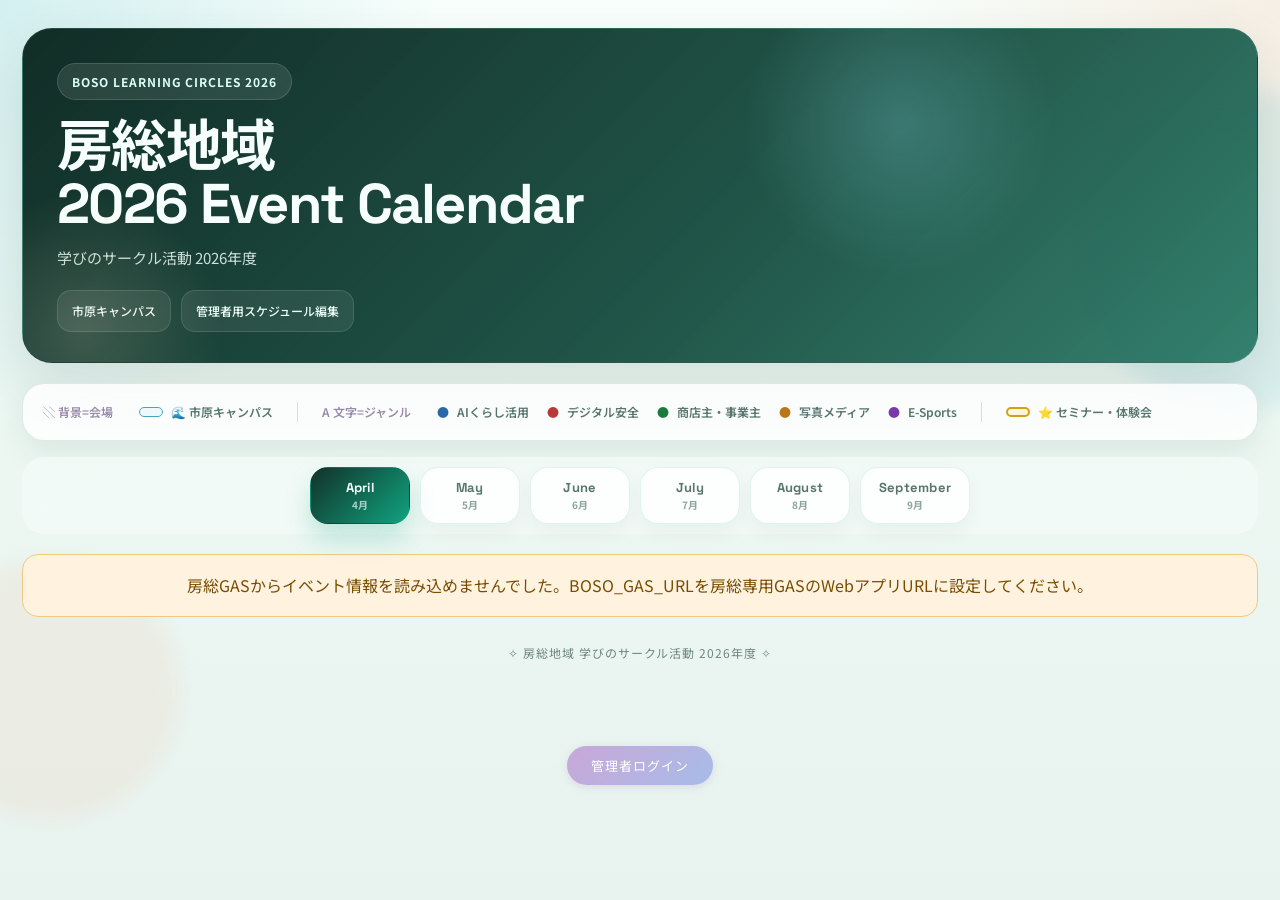
==== index.html @ 66b289a2 "Add files via upload" ====
<!DOCTYPE html>
<!--
  SMART LIFE AO 房総校 管理画面カレンダー
  開発メモ:
  - スケジュール、予約、実績、資料アップロードは房総専用GASに保存します。
  - 北総用GAS URL、localStorageでのスケジュール保存、events.jsonの本番利用は復活させないでください。
  - GASを再デプロイした場合は、index.html と customer.html の BOSO_GAS_URL を同じURLに更新してください。
-->
<html lang="ja">
<head>
<meta charset="UTF-8">
<meta name="viewport" content="width=device-width, initial-scale=1.0">
<title>房総地域 2026年度 イベントカレンダー</title>
<link rel="preconnect" href="https://fonts.googleapis.com">
<link rel="preconnect" href="https://fonts.gstatic.com" crossorigin>
<link href="https://fonts.googleapis.com/css2?family=Noto+Sans+JP:wght@400;500;700&family=Space+Grotesk:wght@500;700&display=swap" rel="stylesheet">
<style>
:root {
    --bg: #f4fbf8;
    --bg-deep: #dcefe6;
    --panel: rgba(255, 255, 255, 0.82);
    --panel-strong: rgba(255, 255, 255, 0.94);
    --line: rgba(33, 77, 64, 0.12);
    --text: #17352d;
    --muted: #58766d;
    --heading: #123229;
    --accent: #10a37f;
    --accent-strong: #0b7a60;
    --accent-soft: #d8f3ec;
    --sea: #78c9d4;
    --sand: #f0dfc2;
    --sunset: #efb48f;
    --shadow: 0 22px 56px rgba(18, 50, 41, 0.12);
}
* { margin: 0; padding: 0; box-sizing: border-box; }
body {
    font-family: "Noto Sans JP", "Hiragino Sans", sans-serif;
    background:
        radial-gradient(circle at top left, rgba(120, 201, 212, 0.28), transparent 28%),
        radial-gradient(circle at top right, rgba(239, 180, 143, 0.22), transparent 26%),
        linear-gradient(180deg, #f8fffc 0%, #edf8f3 42%, #e8f3f0 100%);
    color: var(--text);
    line-height: 1.6;
    min-height: 100vh;
    position: relative;
}
body::before,
body::after {
    content: "";
    position: fixed;
    inset: auto;
    border-radius: 999px;
    pointer-events: none;
    z-index: 0;
    filter: blur(10px);
}
body::before {
    width: 320px;
    height: 320px;
    top: 90px;
    right: -120px;
    background: rgba(120, 201, 212, 0.16);
}
body::after {
    width: 260px;
    height: 260px;
    bottom: 80px;
    left: -80px;
    background: rgba(239, 180, 143, 0.14);
}
.container {
    position: relative;
    z-index: 1;
    max-width: 1360px;
    margin: 0 auto;
    padding: 28px 22px 40px;
}
.hero {
    position: relative;
    overflow: hidden;
    background:
        linear-gradient(135deg, rgba(8, 36, 29, 0.96) 0%, rgba(14, 70, 56, 0.92) 58%, rgba(33, 115, 96, 0.9) 100%);
    color: #f5fffb;
    padding: 34px 34px 30px;
    border-radius: 30px;
    margin-bottom: 20px;
    box-shadow: var(--shadow);
    border: 1px solid rgba(255, 255, 255, 0.08);
}
.hero::before {
    content: "";
    position: absolute;
    inset: -20% auto auto 58%;
    width: 320px;
    height: 320px;
    background: radial-gradient(circle, rgba(120, 201, 212, 0.28), transparent 68%);
}
.hero::after {
    content: "";
    position: absolute;
    inset: auto auto -110px -80px;
    width: 280px;
    height: 280px;
    background: radial-gradient(circle, rgba(240, 223, 194, 0.18), transparent 72%);
}
.hero-kicker {
    position: relative;
    display: inline-flex;
    align-items: center;
    gap: 8px;
    padding: 8px 14px;
    border-radius: 999px;
    margin-bottom: 18px;
    background: rgba(255, 255, 255, 0.1);
    border: 1px solid rgba(255, 255, 255, 0.14);
    color: #d8fef5;
    font-size: 12px;
    font-weight: 700;
    letter-spacing: 0.08em;
    text-transform: uppercase;
    backdrop-filter: blur(12px);
}
.hero h1 {
    position: relative;
    font-family: "Space Grotesk", "Noto Sans JP", sans-serif;
    font-size: clamp(34px, 5vw, 56px);
    line-height: 1.02;
    letter-spacing: -0.03em;
    margin-bottom: 14px;
    color: #f7fffc;
}
.hero p {
    position: relative;
    max-width: 720px;
    font-size: 15px;
    color: rgba(240, 255, 249, 0.84);
}
.hero-meta {
    position: relative;
    display: flex;
    flex-wrap: wrap;
    gap: 10px;
    margin-top: 20px;
}
.hero-pill {
    display: inline-flex;
    align-items: center;
    gap: 8px;
    padding: 10px 14px;
    border-radius: 14px;
    background: rgba(255, 255, 255, 0.08);
    border: 1px solid rgba(255, 255, 255, 0.12);
    color: #edfffa;
    font-size: 12px;
    font-weight: 500;
    backdrop-filter: blur(10px);
}
.legend {
    display: flex;
    flex-wrap: wrap;
    gap: 12px 18px;
    align-items: center;
    margin-bottom: 16px;
    padding: 18px 20px;
    background: var(--panel);
    backdrop-filter: blur(16px);
    border: 1px solid var(--line);
    border-radius: 22px;
    box-shadow: 0 12px 30px rgba(19, 52, 43, 0.08);
}
.legend-item {
    display: flex;
    align-items: center;
    gap: 8px;
    font-size: 12px;
    color: var(--muted);
    font-weight: 600;
}
.legend-dot {
    width: 24px;
    height: 10px;
    border-radius: 999px;
}
.month-nav {
    position: sticky;
    top: 12px;
    z-index: 5;
    display: flex;
    justify-content: center;
    gap: 10px;
    margin-bottom: 20px;
    flex-wrap: wrap;
    padding: 10px;
    border-radius: 22px;
    background: rgba(244, 251, 248, 0.74);
    backdrop-filter: blur(16px);
}
.month-btn {
    padding: 11px 18px;
    min-width: 100px;
    border: 1px solid rgba(16, 163, 127, 0.12);
    border-radius: 18px;
    background: rgba(255, 255, 255, 0.76);
    color: var(--muted);
    cursor: pointer;
    font-family: "Space Grotesk", "Noto Sans JP", sans-serif;
    font-size: 12px;
    font-weight: 700;
    transition: all 0.24s ease;
    display: flex;
    flex-direction: column;
    align-items: center;
    gap: 1px;
    box-shadow: 0 8px 18px rgba(16, 52, 43, 0.05);
}
.month-btn .month-en { font-size: 13px; letter-spacing: 0.02em; }
.month-btn .month-ja {
    font-family: "Noto Sans JP", sans-serif;
    font-size: 10px;
    opacity: 0.68;
}
.month-btn:hover {
    transform: translateY(-2px);
    border-color: rgba(16, 163, 127, 0.25);
    color: var(--heading);
}
.month-btn.active {
    background: linear-gradient(135deg, #123229 0%, #10a37f 100%);
    color: #f5fffb;
    border-color: transparent;
    box-shadow: 0 14px 26px rgba(16, 163, 127, 0.24);
}
.calendar-section { display: none; margin-bottom: 30px; }
.calendar-section.active { display: block; animation: fadeIn 0.35s ease; }
@keyframes fadeIn {
    from { opacity: 0; transform: translateY(10px); }
    to { opacity: 1; transform: translateY(0); }
}
.calendar-title {
    text-align: center;
    margin-bottom: 16px;
    display: flex;
    flex-direction: column;
    align-items: center;
}
.cal-month-en {
    font-family: "Space Grotesk", sans-serif;
    font-size: 36px;
    font-weight: 700;
    color: var(--heading);
    letter-spacing: -0.04em;
    line-height: 1;
}
.cal-month-ja {
    font-size: 12px;
    color: var(--muted);
    letter-spacing: 0.12em;
    text-transform: uppercase;
    margin-top: 6px;
}
.calendar-grid {
    display: grid;
    grid-template-columns: repeat(7, 1fr);
    gap: 1px;
    padding: 1px;
    background: rgba(19, 52, 43, 0.08);
    border-radius: 26px;
    overflow: hidden;
    border: 1px solid rgba(19, 52, 43, 0.08);
    box-shadow: 0 18px 44px rgba(19, 52, 43, 0.08);
}
.day-header {
    background: rgba(248, 253, 251, 0.9);
    color: #5a7b71;
    text-align: center;
    padding: 11px 5px;
    font-size: 11px;
    font-weight: 700;
    letter-spacing: 0.16em;
}
.day-header.sun { color: #c56d57; background: rgba(255, 246, 241, 0.92); }
.day-header.sat { color: #2f7c90; background: rgba(240, 251, 255, 0.92); }
.day-cell {
    background: rgba(255, 255, 255, 0.92);
    min-height: 168px;
    padding: 8px 6px;
    transition: background 0.2s, transform 0.2s;
}
.day-cell:hover {
    background: #ffffff;
}
.day-cell.empty {
    background: rgba(243, 250, 247, 0.82);
    min-height: 56px;
}
.day-cell.sun-bg { background: linear-gradient(180deg, rgba(255, 248, 245, 0.96), rgba(255, 255, 255, 0.92)); }
.day-cell.sat-bg { background: linear-gradient(180deg, rgba(243, 252, 255, 0.96), rgba(255, 255, 255, 0.92)); }
.day-number {
    font-family: "Space Grotesk", sans-serif;
    font-size: 14px;
    font-weight: 700;
    color: #6f8b83;
    margin-bottom: 6px;
    text-align: right;
    padding-right: 4px;
}
.day-cell.sun-bg .day-number { color: #c56d57; }
.day-cell.sat-bg .day-number { color: #2f7c90; }
.event-chip {
    display: flex;
    align-items: flex-start;
    gap: 5px;
    padding: 7px 8px;
    margin-bottom: 5px;
    border-radius: 12px;
    font-size: 11px;
    line-height: 1.42;
    text-decoration: none;
    cursor: pointer;
    transition: transform 0.16s ease, box-shadow 0.16s ease;
    border: 1px solid transparent;
}
.event-chip:hover {
    transform: translateY(-1px);
    box-shadow: 0 8px 16px rgba(19, 52, 43, 0.08);
}
.chip-icon { flex-shrink: 0; font-size: 11px; margin-top: 1px; }
.chip-text { word-break: break-word; }
.chip-venue { font-size: 8px; opacity: 0.7; margin-left: 2px; }
.chip-reserve {
    display: inline-block;
    font-family: "Space Grotesk", sans-serif;
    font-size: 9px;
    font-weight: 700;
    color: #fff;
    background: var(--accent);
    padding: 1px 6px;
    border-radius: 999px;
    margin-left: 4px;
    white-space: nowrap;
}
.event-chip.tomisato { background: #fdf4ea; border-color: rgba(233, 168, 103, 0.28); }
.event-chip.narita { background: #ecf8fb; border-color: rgba(74, 165, 186, 0.24); }
.event-chip.kamagaya { background: #edf8f1; border-color: rgba(93, 163, 122, 0.22); }
.event-chip.chibant { background: #f2f7ff; border-color: rgba(96, 131, 196, 0.22); }
.event-chip.other { background: #f3f7f6; border-color: rgba(88, 118, 109, 0.16); }
.event-chip.genre-ai { color: #0b6d8a; }
.event-chip.genre-security { color: #9c3f37; }
.event-chip.genre-business { color: #2d7d4c; }
.event-chip.genre-photo { color: #a56a1f; }
.event-chip.genre-esports { color: #6c46b3; }
.event-chip.seminar {
    border-radius: 999px;
    font-weight: 700;
    padding: 7px 12px;
    border-width: 1px;
    box-shadow: inset 0 1px 0 rgba(255, 255, 255, 0.5);
}
.event-chip.seminar.tomisato { background: linear-gradient(135deg, #fff6ec, #fbe8cf); color: #8c5820; }
.event-chip.seminar.narita { background: linear-gradient(135deg, #eef9fc, #dff3f8); color: #2d6f81; }
.event-chip.seminar.kamagaya { background: linear-gradient(135deg, #f1fbf3, #dff1e5); color: #2d7246; }
.event-chip.seminar.chibant { background: linear-gradient(135deg, #f3f7ff, #e4ecfb); color: #385f9c; }
.modal-overlay {
    display: none;
    position: fixed;
    inset: 0;
    background: rgba(7, 30, 24, 0.38);
    backdrop-filter: blur(10px);
    z-index: 1000;
    justify-content: center;
    align-items: center;
}
.modal-overlay.show { display: flex; }
.modal {
    background: rgba(255, 255, 255, 0.97);
    border-radius: 26px;
    padding: 28px;
    max-width: 580px;
    width: min(92vw, 580px);
    max-height: 84vh;
    overflow-y: auto;
    position: relative;
    box-shadow: 0 24px 60px rgba(14, 46, 38, 0.24);
    border: 1px solid rgba(19, 52, 43, 0.08);
    animation: modalIn 0.25s ease;
}
@keyframes modalIn {
    from { opacity: 0; transform: scale(0.97) translateY(10px); }
    to { opacity: 1; transform: scale(1) translateY(0); }
}
.modal-close {
    position: absolute;
    top: 16px;
    right: 18px;
    font-size: 22px;
    cursor: pointer;
    color: #7c968f;
    background: none;
    border: none;
    width: 36px;
    height: 36px;
    border-radius: 50%;
    display: flex;
    align-items: center;
    justify-content: center;
    transition: all 0.2s;
}
.modal-close:hover { background: #eef7f3; color: var(--heading); }
.modal h2 {
    font-size: 18px;
    color: var(--heading);
    margin-bottom: 8px;
    padding-right: 35px;
    line-height: 1.45;
    font-weight: 700;
}
.modal-circle {
    font-size: 13px;
    color: var(--muted);
    margin-bottom: 16px;
    font-weight: 500;
}
.modal-meta {
    display: grid;
    grid-template-columns: 1fr 1fr;
    gap: 10px;
    background: linear-gradient(135deg, #f5fcf8, #edf7f3);
    padding: 16px;
    border-radius: 18px;
    margin-bottom: 18px;
    border: 1px solid rgba(16, 163, 127, 0.08);
}
.modal-meta > div { display: flex; flex-direction: column; gap: 2px; }
.meta-label {
    font-size: 10px;
    color: #759087;
    font-weight: 700;
    letter-spacing: 0.08em;
}
.meta-value {
    font-size: 14px;
    color: var(--heading);
    font-weight: 500;
}
.modal-links { display: flex; gap: 10px; margin-top: 5px; }
.modal-links a {
    display: inline-flex;
    align-items: center;
    gap: 6px;
    padding: 12px 22px;
    border-radius: 14px;
    text-decoration: none;
    font-weight: 700;
    font-size: 13px;
    transition: all 0.2s;
    flex: 1;
    justify-content: center;
}
.modal-links a:hover { transform: translateY(-1px); box-shadow: 0 8px 18px rgba(19, 52, 43, 0.08); }
.btn-report { background: linear-gradient(135deg, #eff8f4, #dff2eb); color: #196852; }
.btn-pres { background: linear-gradient(135deg, #fff5ea, #f9e6d0); color: #9b622a; }
.report-form {
    margin-top: 18px;
    border-top: 1px solid rgba(19, 52, 43, 0.08);
    padding-top: 16px;
}
.report-form h3 {
    font-size: 14px;
    color: var(--heading);
    margin-bottom: 12px;
    font-weight: 700;
}
.form-row { display: grid; grid-template-columns: 1fr 1fr; gap: 10px; margin-bottom: 10px; }
.form-row.full { grid-template-columns: 1fr; }
.form-group label {
    display: block;
    font-size: 11px;
    color: var(--muted);
    font-weight: 700;
    margin-bottom: 4px;
}
.form-group input,
.form-group textarea {
    width: 100%;
    padding: 10px 12px;
    border: 1px solid rgba(19, 52, 43, 0.12);
    border-radius: 12px;
    font-size: 13px;
    color: var(--text);
    font-family: inherit;
    transition: border-color 0.2s, box-shadow 0.2s;
    background: #fbfefd;
}
.form-group input:focus,
.form-group textarea:focus {
    outline: none;
    border-color: rgba(16, 163, 127, 0.45);
    box-shadow: 0 0 0 4px rgba(16, 163, 127, 0.1);
}
.form-group textarea { resize: vertical; min-height: 60px; }
.form-group input::placeholder,
.form-group textarea::placeholder {
    color: #91a8a1;
    font-size: 12px;
}
.btn-submit {
    display: block;
    width: 100%;
    padding: 12px;
    margin-top: 14px;
    background: linear-gradient(135deg, #123229, #10a37f);
    color: white;
    border: none;
    border-radius: 14px;
    font-size: 14px;
    font-weight: 700;
    font-family: inherit;
    cursor: pointer;
    transition: all 0.2s;
}
.btn-submit:hover { transform: translateY(-1px); box-shadow: 0 10px 18px rgba(16, 163, 127, 0.22); }
.btn-submit:disabled { opacity: 0.5; cursor: not-allowed; transform: none; box-shadow: none; }
.form-message {
    text-align: center;
    padding: 10px;
    border-radius: 10px;
    margin-top: 10px;
    font-size: 13px;
    font-weight: 600;
    display: none;
}
.form-message.success { display: block; background: #eaf8f0; color: #246847; }
.form-message.error { display: block; background: #fff2ef; color: #b64f43; }
.btn-toggle-form {
    display: block;
    width: 100%;
    padding: 11px 12px;
    margin-top: 12px;
    background: linear-gradient(135deg, #f3fbf7, #e8f5ef);
    color: var(--heading);
    border: 1px solid rgba(19, 52, 43, 0.1);
    border-radius: 14px;
    font-size: 13px;
    font-weight: 700;
    font-family: inherit;
    cursor: pointer;
    transition: all 0.2s;
}
.btn-toggle-form:hover { background: linear-gradient(135deg, #edf9f4, #dff2ea); }
.google-form-link {
    display: block;
    text-align: center;
    margin-top: 10px;
    font-size: 11px;
    color: #759087;
}
.google-form-link a { color: var(--accent-strong); text-decoration: underline; }
.upload-section { margin-top: 14px; }
.btn-upload-label {
    display: flex;
    align-items: center;
    justify-content: center;
    gap: 6px;
    width: 100%;
    padding: 12px;
    margin-top: 8px;
    background: linear-gradient(135deg, #fff8ef, #f8ead5);
    color: #91602e;
    border: 1px dashed rgba(145, 96, 46, 0.28);
    border-radius: 14px;
    font-size: 13px;
    font-weight: 700;
    font-family: inherit;
    cursor: pointer;
    transition: all 0.2s;
}
.btn-upload-label:hover { transform: translateY(-1px); box-shadow: 0 8px 18px rgba(145, 96, 46, 0.12); }
.upload-progress {
    margin-top: 8px;
    font-size: 12px;
    color: var(--muted);
    text-align: center;
    display: none;
}
.upload-progress.show { display: block; }
.upload-success {
    color: #246847;
    background: #eaf8f0;
    padding: 8px 12px;
    border-radius: 10px;
    font-size: 12px;
    margin-top: 8px;
    display: none;
    text-align: center;
}
.upload-success.show { display: block; }
.footer {
    text-align: center;
    padding: 26px 18px 14px;
    color: #6e877f;
    font-size: 12px;
    letter-spacing: 0.08em;
}
@media (max-width: 900px) {
    .container { padding: 18px 12px 28px; }
    .hero { padding: 24px 18px 22px; border-radius: 24px; }
    .hero h1 { font-size: 30px; }
    .hero p { font-size: 14px; }
    .legend { padding: 14px; gap: 10px 14px; }
    .month-nav { top: 8px; padding: 8px; }
    .month-btn { min-width: 86px; padding: 10px 12px; }
    .calendar-grid { border-radius: 18px; }
    .day-cell { min-height: 92px; padding: 4px; }
    .event-chip { font-size: 8px; padding: 3px 4px; border-radius: 8px; }
    .chip-icon { font-size: 9px; }
    .day-number { font-size: 12px; }
    .modal { padding: 22px 16px; width: 94vw; }
    .modal-meta,
    .form-row { grid-template-columns: 1fr; }
    .modal-links { flex-direction: column; }
}
</style>
</head>
<body>
<div class="container">
    <div class="hero">
        <div class="hero-kicker">BOSO LEARNING CIRCLES 2026</div>
        <h1>房総地域<br>2026 Event Calendar</h1>
        <p>&#x5B66;&#x3073;&#x306E;&#x30B5;&#x30FC;&#x30AF;&#x30EB;&#x6D3B;&#x52D5; 2026&#x5E74;&#x5EA6;</p>
        <div class="hero-meta">
            <div class="hero-pill">市原キャンパス</div>
            <div class="hero-pill">管理者用スケジュール編集</div>
        </div>
    </div>

    <div class="legend">
        <div class="legend-item" style="margin-right:8px;font-weight:600;color:#9a8aaa;">&#x2591; &#x80CC;&#x666F;=&#x4F1A;&#x5834;</div>
        <div class="legend-item"><div class="legend-dot" style="background:#ecf8fb;border:1px solid #4aa5ba;"></div>&#x1F30A; 市原キャンパス</div>
        <div style="width:1px;height:20px;background:#e0d8e8;margin:0 6px;"></div>
        <div class="legend-item" style="margin-right:8px;font-weight:600;color:#9a8aaa;">A &#x6587;&#x5B57;=&#x30B8;&#x30E3;&#x30F3;&#x30EB;</div>
        <div class="legend-item"><span style="color:#2868a8;font-weight:700;">&#x25CF;</span> AI&#x304F;&#x3089;&#x3057;&#x6D3B;&#x7528;</div>
        <div class="legend-item"><span style="color:#b83838;font-weight:700;">&#x25CF;</span> &#x30C7;&#x30B8;&#x30BF;&#x30EB;&#x5B89;&#x5168;</div>
        <div class="legend-item"><span style="color:#1a7a40;font-weight:700;">&#x25CF;</span> &#x5546;&#x5E97;&#x4E3B;&#x30FB;&#x4E8B;&#x696D;&#x4E3B;</div>
        <div class="legend-item"><span style="color:#b87818;font-weight:700;">&#x25CF;</span> &#x5199;&#x771F;&#x30E1;&#x30C7;&#x30A3;&#x30A2;</div>
        <div class="legend-item"><span style="color:#7838a8;font-weight:700;">&#x25CF;</span> E-Sports</div>
        <div style="width:1px;height:20px;background:#e0d8e8;margin:0 6px;"></div>
        <div class="legend-item"><div class="legend-dot" style="background:linear-gradient(135deg,#fef9e7,#fdf2d0);border:2px solid #d4a017;"></div>⭐ セミナー・体験会</div>
    </div>

    <div class="month-nav" id="monthNav"></div>
    <div id="calendars"></div>
    <div class="footer"><p>&#x2727; &#x623F;&#x7DCF;&#x5730;&#x57DF; &#x5B66;&#x3073;&#x306E;&#x30B5;&#x30FC;&#x30AF;&#x30EB;&#x6D3B;&#x52D5; 2026&#x5E74;&#x5EA6; &#x2727;</p></div>
</div>

<div class="modal-overlay" id="modal" onclick="if(event.target===this)closeModal()">
    <div class="modal">
        <button class="modal-close" onclick="closeModal()">&times;</button>
        <h2 id="modalTitle"></h2>
        <div class="modal-circle" id="modalCircle"></div>
        <div class="modal-meta" id="modalMeta"></div>
        <div class="modal-links" id="modalLinks"></div>
        <div id="reportResult" style="background:linear-gradient(135deg,#f3eef6,#ede5f2);padding:14px 16px;border-radius:14px;margin-top:14px;font-size:13px;color:#6a5a80;display:none;border:1.5px solid #e4d8ee;">
            <div style="font-size:12px;color:#8a70a8;margin-bottom:8px;font-weight:600;">✅ 実績報告済み</div>
            <div id="reportResultContent"></div>
        </div>
        <div class="upload-section">
            <label class="btn-upload-label" for="fileUpload">📎 プレゼン資料をアップロード</label>
            <input type="file" id="fileUpload" accept=".pdf,.pptx,.ppt,.key" style="display:none;" onchange="uploadPresentation(this)">
            <div class="upload-progress" id="uploadProgress">📤 アップロード中...</div>
            <div class="upload-success" id="uploadSuccess"></div>
        </div>
        <button class="btn-toggle-form" onclick="toggleReserveForm()" style="background:linear-gradient(135deg,#e8f5e9,#e0f0e4);color:#4a8a60;border-color:#c0e0c8;">📋 参加予約を入力する</button>
        <div class="report-form" id="reserveForm" style="display:none;">
            <h3 style="color:#4a8a60;">&#x1F4CB; 参加予約</h3>
            <div id="currentTotal" style="background:linear-gradient(135deg,#e8f5e9,#f1f8f2);padding:12px 16px;border-radius:12px;margin-bottom:12px;font-size:13px;color:#4a8a60;display:none;">
                <div style="font-size:11px;color:#80a890;margin-bottom:4px;">現在の合計</div>
                <span id="totalGroupsDisplay">-</span>組 / <span id="totalPeopleDisplay">-</span>人
                <div id="reserverNames" style="margin-top:6px;padding-top:6px;border-top:1px dashed #c0e0c8;display:none;">
                    <div style="font-size:11px;color:#80a890;margin-bottom:4px;">予約プランナー</div>
                    <div id="reserverNamesList" style="font-size:12px;line-height:1.6;"></div>
                </div>
                <div id="afterTotal" style="margin-top:6px;padding-top:6px;border-top:1px dashed #c0e0c8;display:none;">
                    <div style="font-size:11px;color:#80a890;margin-bottom:4px;">→ 送信後の合計</div>
                    <strong><span id="afterGroupsDisplay">-</span>組 / <span id="afterPeopleDisplay">-</span>人</strong>
                </div>
            </div>
            <div class="form-row full">
                <div class="form-group">
                    <label>プランナー名</label>
                    <input type="text" id="rPlannerName" placeholder="あなたの名前を入力">
                </div>
            </div>
            <div class="form-row">
                <div class="form-group">
                    <label>参加予定組数</label>
                    <input type="number" id="rGroupCount" placeholder="0">
                </div>
                <div class="form-group">
                    <label>参加予定人数</label>
                    <input type="number" id="rParticipantCount" placeholder="0">
                </div>
            </div>
            <div class="form-row full">
                <div class="form-group">
                    <label>見込みアセット</label>
                    <input type="text" id="rAsset" placeholder="見込みアセットを入力">
                </div>
            </div>
            <button class="btn-submit" id="btnReserve" onclick="submitReserve()" style="background:linear-gradient(135deg,#80c8a0,#60b888);">&#x9001;&#x4FE1;&#x3059;&#x308B;</button>
            <div class="form-message" id="reserveMessage"></div>
        </div>
        <button class="btn-toggle-form" onclick="toggleForm()">&#x1F4DD; &#x5B9F;&#x7E3E;&#x5831;&#x544A;&#x3092;&#x5165;&#x529B;&#x3059;&#x308B;</button>
        <div class="report-form" id="reportForm" style="display:none;">
            <h3>📋 実績報告</h3>
            <div class="form-row">
                <div class="form-group">
                    <label>参加組数</label>
                    <input type="number" id="fGroupCount" placeholder="0">
                </div>
                <div class="form-group">
                    <label>参加人数</label>
                    <input type="number" id="fParticipantCount" placeholder="0">
                </div>
            </div>
            <div class="form-row">
                <div class="form-group">
                    <label>VC件数</label>
                    <input type="number" id="fVcCount" placeholder="0">
                </div>
                <div class="form-group">
                    <label>アセット実績数</label>
                    <input type="number" id="fAssetCount" placeholder="0">
                </div>
            </div>
            <div class="form-row">
                <div class="form-group">
                    <label>うちPC数</label>
                    <input type="number" id="fPcCount" placeholder="0">
                </div>
                <div class="form-group">
                    <label>うちiPhone数</label>
                    <input type="number" id="fIphoneCount" placeholder="0">
                </div>
            </div>
            <div class="form-row">
                <div class="form-group">
                    <label>その他数</label>
                    <input type="number" id="fOtherCount" placeholder="0">
                </div>
                <div class="form-group"></div>
            </div>
            <div class="form-row full">
                <div class="form-group">
                    <label>課題</label>
                    <textarea id="fIssues" placeholder="課題を入力"></textarea>
                </div>
            </div>
            <div class="form-row full">
                <div class="form-group">
                    <label>対策</label>
                    <textarea id="fMeasures" placeholder="対策を入力"></textarea>
                </div>
            </div>
            <div class="form-row">
                <div class="form-group">
                    <label>講師名</label>
                    <input type="text" id="fInstructor" placeholder="講師名">
                </div>
                <div class="form-group">
                    <label>プランナー数</label>
                    <input type="number" id="fPlannerCount" placeholder="0">
                </div>
            </div>
            <div class="form-row">
                <div class="form-group">
                    <label>人件費</label>
                    <input type="number" id="fPlannerCost" placeholder="0">
                </div>
                <div class="form-group">
                    <label>その他開催費</label>
                    <input type="number" id="fOtherCost" placeholder="0">
                </div>
            </div>
            <button class="btn-submit" id="btnSubmit" onclick="submitReport()">送信する</button>
            <div class="form-message" id="formMessage"></div>
        </div>

        <!-- 予約・実績を修正（一番下） -->
        <div id="myFixPanel" style="margin-top:14px;">
            <button class="btn-toggle-form" onclick="toggleMyFix()" style="background:linear-gradient(135deg,#fff3e0,#fff8ee);color:#e65100;border-color:#ffe0b2;">🔧 予約・実績を修正する</button>
            <div id="myFixInner" style="display:none;margin-top:10px;">
                <div id="myNameInputArea" style="margin-bottom:12px;display:none;">
                    <label style="font-size:12px;color:#a090b0;display:block;margin-bottom:4px;">あなたの名前を入力してください</label>
                    <div style="display:flex;gap:8px;">
                        <input type="text" id="myFixName" placeholder="例：佐藤" style="flex:1;padding:10px 12px;border:1.5px solid #e0d8e8;border-radius:12px;font-size:15px;font-family:inherit;background:#faf8fc;">
                        <button onclick="loadMyRecords()" style="padding:10px 18px;background:linear-gradient(135deg,#c9a7d8,#a7bce8);color:#fff;border:none;border-radius:12px;font-size:14px;cursor:pointer;font-family:inherit;font-weight:700;">表示</button>
                    </div>
                </div>
                <div style="background:linear-gradient(135deg,#fff3e0,#fff8ee);border:1.5px solid #ffe0b2;border-radius:14px;padding:14px;margin-bottom:10px;">
                    <div style="font-size:13px;font-weight:700;color:#e65100;margin-bottom:8px;">📋 予約データ</div>
                    <div id="adminReserveList" style="max-height:250px;overflow-y:auto;"></div>
                </div>
                <div style="background:linear-gradient(135deg,#f3eef6,#ede5f2);border:1.5px solid #e4d8ee;border-radius:14px;padding:14px;">
                    <div style="font-size:13px;font-weight:700;color:#6a5a80;margin-bottom:8px;">📋 実績データ</div>
                    <div id="adminReportList" style="max-height:250px;overflow-y:auto;"></div>
                </div>
            </div>
        </div>

    </div>
</div>
<script>

// 房総専用バックエンドURL。この1本のGASでイベント、予約、実績、資料アップロードを扱います。
const BOSO_GAS_URL = 'https://script.google.com/macros/s/AKfycby8cECPGXC7855kG4Fvqk65RnMz9yPeE8jj3bCxuGLplMIWW0AhdIM2ZCjNPzTXeqFL/exec';
const events = [];
let customerWindow = null;
let eventsDirty = false;

function setEvents(nextEvents) {
    events.splice(0, events.length, ...nextEvents);
}

async function loadEventsFromJson() {
    try {
        if (BOSO_GAS_URL.indexOf('YOUR_') === 0) throw new Error('BOSO_GAS_URL is not configured');
        const response = await fetchEventsJson();
        const data = await response.json();
        const list = Array.isArray(data) ? data : data.events;
        if (!Array.isArray(list)) throw new Error('GAS response must include events array');
        setEvents(list);
        return true;
    } catch (e) {
        console.warn('房総GASからイベント情報を読み込めませんでした', e);
        setEvents([]);
        showEventsLoadError(e);
        return false;
    }
}

async function fetchEventsJson() {
    // 通常URLを先に試し、静的配信やCDNキャッシュ対策としてクエリ付きURLでも再試行します。
    const urls = [BOSO_GAS_URL + '?action=events', BOSO_GAS_URL + '?action=events&v=' + Date.now()];
    let lastError = null;
    for (const url of urls) {
        try {
            const response = await fetch(url, {cache: 'no-store'});
            if (response.ok) return response;
            lastError = new Error(url + ': ' + response.status + ' ' + response.statusText);
        } catch (e) {
            lastError = e;
        }
    }
    throw lastError || new Error('房総GASのイベント取得に失敗しました');
}

function showEventsLoadError(error) {
    const calsEl = document.getElementById('calendars');
    if (!calsEl) return;
    calsEl.innerHTML = '<div style="padding:18px;border-radius:16px;background:#fff3e0;border:1px solid #f0c980;color:#7a4c00;text-align:center;">房総GASからイベント情報を読み込めませんでした。BOSO_GAS_URLを房総専用GASのWebアプリURLに設定してください。</div>';
}

function persistEvents() {
    eventsDirty = true;
    if (BOSO_GAS_URL.indexOf('YOUR_') === 0) return;
    // ブラウザのみではサーバー上のファイルを書き換えられないため、イベント編集はGASへ保存します。
    fetch(BOSO_GAS_URL, {
        method: 'POST',
        mode: 'no-cors',
        headers: {'Content-Type': 'application/json'},
        body: JSON.stringify({action: 'saveEvents', events: events})
    }).then(function() {
        eventsDirty = false;
    }).catch(function(e) {
        console.warn('イベントをGASへ保存できませんでした', e);
    });
}

function syncCustomerWindow() {
    if (!customerWindow || customerWindow.closed) return;
    customerWindow.postMessage({
        type: 'slmc-boso-events',
        events: events
    }, '*');
}

function openCustomerView() {
    customerWindow = window.open('customer.html', 'slmcBosoCustomer');
    let attempts = 0;
    const timer = setInterval(() => {
        attempts += 1;
        syncCustomerWindow();
        if (attempts >= 10 || !customerWindow || customerWindow.closed) {
            clearInterval(timer);
        }
    }, 300);
}

loadEventsFromJson().then((loaded) => {
    if (!loaded) return;
    rebuildAll();
    showMonth(currentMonth);
    if (isAdmin) renderAdminList();
});

function venueClass(v) {
    if (v.includes('市原')) return 'narita';
    if (v.includes('\u5bcc\u91cc')) return 'tomisato';
    if (v.includes('\u6210\u7530')) return 'narita';
    if (v.includes('\u938c\u30f6\u8c37') || v.includes('\u938c\u30b1\u8c37')) return 'kamagaya';
    if (v.includes('\u5343\u8449NT') || v.includes('NT')) return 'chibant';
    return 'other';
}

function genreClass(c) {
    if (c.includes('\u5b89\u5168')) return 'genre-security';
    if (c.includes('\u5546\u5e97') || c.includes('\u4e8b\u696d\u4e3b')) return 'genre-business';
    if (c.includes('\u5199\u771f') || c.includes('\u30e1\u30c7\u30a3\u30a2')) return 'genre-photo';
    if (c.includes('Sports')) return 'genre-esports';
    if (c.includes('\u30c7\u30b8\u30bf\u30eb\u6d3b\u7528')) return 'genre-ai';
    if (c.includes('AI')) return 'genre-ai';
    return 'genre-ai';
}

function venueIcon(v) {
    if (v.includes('\u5bcc\u91cc')) return '\u{1F338}';
    if (v.includes('\u6210\u7530')) return '\u{1F40C}';
    if (v.includes('\u938c\u30f6\u8c37') || v.includes('\u938c\u30b1\u8c37')) return '\u{1F33C}';
    if (v.includes('\u5343\u8449NT') || v.includes('NT')) return '\u{1F3D9}';
    return '\u2605';
}

const monthNames = {4:'April',5:'May',6:'June',7:'July',8:'August',9:'September'};
const monthNamesJa = {4:'4\u6708',5:'5\u6708',6:'6\u6708',7:'7\u6708',8:'8\u6708',9:'9\u6708'};
const dayLabels = ['\u6708','\u706B','\u6C34','\u6728','\u91D1','\u571F','\u65E5'];
const months = [4,5,6,7,8,9];
let currentMonth = getInitialMonth();

function getInitialMonth() {
    const nowMonth = new Date().getMonth() + 1;
    return months.includes(nowMonth) ? nowMonth : months[0];
}

const navEl = document.getElementById('monthNav');
months.forEach((m, i) => {
    const btn = document.createElement('button');
    btn.className = 'month-btn' + (m===currentMonth?' active':'');
    btn.innerHTML = '<span class="month-en">' + monthNames[m] + '</span><span class="month-ja">' + monthNamesJa[m] + '</span>';
    btn.onclick = () => showMonth(m);
    navEl.appendChild(btn);
});

const calsEl = document.getElementById('calendars');
months.forEach((month, i) => {
    const sec = document.createElement('div');
    sec.className = 'calendar-section' + (month===currentMonth?' active':'');
    sec.id = 'month-' + month;

    const t = document.createElement('div');
    t.className = 'calendar-title';
    t.innerHTML = '<span class="cal-month-en">' + monthNames[month] + '</span><span class="cal-month-ja">2026\u5E74 ' + monthNamesJa[month] + '</span>';
    sec.appendChild(t);

    const grid = document.createElement('div');
    grid.className = 'calendar-grid';

    dayLabels.forEach((d, di) => {
        const h = document.createElement('div');
        h.className = 'day-header' + (di===6?' sun':'') + (di===5?' sat':'');
        h.textContent = d;
        grid.appendChild(h);
    });

    const firstDay = new Date(2026, month-1, 1);
    const lastDate = new Date(2026, month, 0).getDate();
    const startDow = (firstDay.getDay() + 6) % 7; // 月曜=0, 日曜=6

    const me = {};
    events.forEach(ev => {
        const d = new Date(ev.date);
        if (d.getMonth()+1 === month) {
            const day = d.getDate();
            if (!me[day]) me[day] = [];
            me[day].push(ev);
        }
    });

    for (let i = 0; i < startDow; i++) {
        const c = document.createElement('div');
        c.className = 'day-cell empty';
        grid.appendChild(c);
    }

    for (let d = 1; d <= lastDate; d++) {
        const dow = (startDow + d - 1) % 7; // 月曜=0, 日曜=6
        const c = document.createElement('div');
        c.className = 'day-cell' + (dow===6?' sun-bg':'') + (dow===5?' sat-bg':'');

        const num = document.createElement('div');
        num.className = 'day-number';
        num.textContent = d;
        c.appendChild(num);

        if (me[d]) {
            me[d].forEach(ev => {
                const chip = document.createElement('a');
                var isSeminar = ev.type === 'seminar';
                chip.className = 'event-chip ' + venueClass(ev.venue) + (isSeminar ? ' seminar' : ' ' + genreClass(ev.circle));
                const icon = isSeminar ? '⭐' : venueIcon(ev.venue);
                var eventKey = ev.date + ' ' + ev.venue + ' ' + ev.title;
                chip.innerHTML = '<span class="chip-icon">' + icon + '</span><span class="chip-text">' + ev.title + '<span class="chip-reserve" data-event="' + eventKey.replace(/"/g,'&quot;') + '" data-type="' + (ev.type||'circle') + '"></span></span>';
                chip.title = ev.title + ' / ' + ev.circle + ' / ' + ev.venue + ' ' + ev.time;
                chip.onclick = (e) => { e.preventDefault(); openModal(ev); };
                c.appendChild(chip);
            });
        }
        grid.appendChild(c);
    }

    const endDow = (startDow + lastDate - 1) % 7;
    for (let i = endDow + 1; i < 7; i++) {
        const c = document.createElement('div');
        c.className = 'day-cell empty';
        grid.appendChild(c);
    }

    sec.appendChild(grid);
    calsEl.appendChild(sec);
});

function showMonth(m) {
    currentMonth = m;
    document.querySelectorAll('.calendar-section').forEach(s => s.classList.remove('active'));
    document.querySelectorAll('.month-btn').forEach(b => b.classList.remove('active'));
    document.getElementById('month-'+m).classList.add('active');
    document.querySelectorAll('.month-btn')[months.indexOf(m)].classList.add('active');
}

function formatTimeJa(value) {
    const text = String(value || '');
    const match = text.match(/(\d{1,2}):(\d{2})/);
    if (!match) return text.replace(/～$/, '');
    return Number(match[1]) + '時' + match[2] + '分';
}

function formatDateJa(value) {
    const text = String(value || '');
    const iso = text.match(/(\d{4})-(\d{2})-(\d{2})/);
    if (iso) return Number(iso[1]) + '年' + Number(iso[2]) + '月' + Number(iso[3]) + '日';
    const date = new Date(text);
    if (!isNaN(date.getTime())) return date.getFullYear() + '年' + (date.getMonth() + 1) + '月' + date.getDate() + '日';
    return text.replace(/\s*GMT.*$/, '');
}

function getDateDow(value) {
    const text = String(value || '');
    const iso = text.match(/(\d{4})-(\d{2})-(\d{2})/);
    const date = iso ? new Date(Number(iso[1]), Number(iso[2]) - 1, Number(iso[3])) : new Date(text);
    if (isNaN(date.getTime())) return '';
    return dowJa[date.getDay()];
}

function openModal(ev) {
    currentEvent = ev;
    const icon = venueIcon(ev.venue);
    document.getElementById('modalTitle').textContent = ev.title;
    document.getElementById('modalCircle').innerHTML = ev.type === 'seminar' ? '⭐ セミナー・体験会 / ' + ev.circle : ev.circle;
    document.getElementById('modalMeta').innerHTML =
        '<div><span class="meta-label">\u{1F4C5} \u958B\u50AC\u65E5</span><span class="meta-value">' + formatDateJa(ev.date) + '</span></div>' +
        '<div><span class="meta-label">\u{1F552} \u6642\u9593</span><span class="meta-value">' + formatTimeJa(ev.time) + '</span></div>' +
        '<div><span class="meta-label">' + icon + ' \u4F1A\u5834</span><span class="meta-value">' + ev.venue + '</span></div>' +
        '<div><span class="meta-label">\u{1F464} \u5BFE\u8C61</span><span class="meta-value">' + (ev.member||'\u4E00\u822C') + '</span></div>';
    document.getElementById('modalLinks').innerHTML =
        '<a href="'+ev.folder+'/report.html" class="btn-report">📄 レポートを見る</a>' +
        '<a href="'+ev.folder+'/presentation.pdf" class="btn-pres" id="presLink">📊 プレゼン資料</a>';
    // アップロード済みファイルがあれば差し替え
    checkUploadedFile(ev);
    document.getElementById('modal').classList.add('show');
    // 実績報告済みか自動チェック
    fetchReportResult();
    // 修正パネルのリセット
    document.getElementById('myFixInner').style.display = 'none';
    document.getElementById('adminReserveList').innerHTML = '';
    document.getElementById('adminReportList').innerHTML = '';
    // 管理者は名前入力不要、一般は名前入力必要
    document.getElementById('myNameInputArea').style.display = isAdmin ? 'none' : 'block';
}
function closeModal() {
    document.getElementById('reportResult').style.display = 'none';
    document.getElementById('modal').classList.remove('show');
    document.getElementById('reportForm').style.display = 'none';
    document.getElementById('reserveForm').style.display = 'none';
    document.getElementById('formMessage').className = 'form-message';
    document.getElementById('formMessage').textContent = '';
    document.getElementById('reserveMessage').className = 'form-message';
    document.getElementById('reserveMessage').textContent = '';
    document.getElementById('uploadProgress').className = 'upload-progress';
    document.getElementById('uploadSuccess').className = 'upload-success';
    document.getElementById('uploadSuccess').textContent = '';
    document.getElementById('fileUpload').value = '';
}
document.addEventListener('keydown', e => { if(e.key==='Escape') closeModal(); });

// ===== 実績報告フォーム =====
// 房総専用GASにすべて集約
const GAS_URL = BOSO_GAS_URL;
const GAS_RESERVE_URL = BOSO_GAS_URL;
const GAS_SEMINAR_RESERVE_URL = BOSO_GAS_URL;
const GAS_UPLOAD_URL = BOSO_GAS_URL;

let currentEvent = null;

function toggleForm() {
    const form = document.getElementById('reportForm');
    if (form.style.display === 'none') {
        form.style.display = 'block';
        fetchReportResult();
    } else {
        form.style.display = 'none';
    }
}

function fetchReportResult() {
    var eventName = currentEvent.date + ' ' + currentEvent.venue + ' ' + currentEvent.title;
    var url = GAS_URL + '?action=reports&event=' + encodeURIComponent(eventName);
    var resultEl = document.getElementById('reportResult');
    var contentEl = document.getElementById('reportResultContent');
    resultEl.style.display = 'none';

    fetch(url)
      .then(function(r) { return r.json(); })
      .then(function(data) {
          if (data.found) {
              resultEl.style.display = 'block';
              contentEl.innerHTML =
                  '<div>参加: <strong>' + data.groupCount + '組 ' + data.participantCount + '人</strong></div>' +
                  '<div>VC: ' + data.vcCount + '件 / アセット: ' + data.assetCount + '</div>' +
                  '<div>PC: ' + data.pcCount + ' / iPhone: ' + data.iphoneCount + ' / その他: ' + data.otherCount + '</div>' +
                  (data.issues ? '<div>課題: ' + data.issues + '</div>' : '') +
                  (data.measures ? '<div>対策: ' + data.measures + '</div>' : '') +
                  '<div>講師: ' + data.instructor + ' / プランナー: ' + data.plannerCount + '名</div>';
          }
      })
      .catch(function() {});
}

function submitReport() {
    const btn = document.getElementById('btnSubmit');
    btn.disabled = true;
    btn.textContent = '送信中...';

    const data = {
        action: 'reportAdd',
        eventName: currentEvent.date + ' ' + currentEvent.venue + ' ' + currentEvent.title,
        groupCount: document.getElementById('fGroupCount').value,
        participantCount: document.getElementById('fParticipantCount').value,
        vcCount: document.getElementById('fVcCount').value,
        assetCount: document.getElementById('fAssetCount').value,
        pcCount: document.getElementById('fPcCount').value,
        iphoneCount: document.getElementById('fIphoneCount').value,
        otherCount: document.getElementById('fOtherCount').value,
        issues: document.getElementById('fIssues').value,
        measures: document.getElementById('fMeasures').value,
        instructor: document.getElementById('fInstructor').value,
        plannerCount: document.getElementById('fPlannerCount').value,
        plannerCost: document.getElementById('fPlannerCost').value,
        otherCost: document.getElementById('fOtherCost').value,
    };

    fetch(GAS_URL, {
        method: 'POST',
        mode: 'no-cors',
        headers: { 'Content-Type': 'application/json' },
        body: JSON.stringify(data),
    })
    .then(() => {
        showFormMessage('success', '✔ 送信完了！スプレッドシートに記録されました。');
        btn.textContent = '送信する';
        btn.disabled = false;
        fetchReportResult();
        ['fGroupCount','fParticipantCount','fVcCount','fAssetCount','fPcCount','fIphoneCount','fOtherCount','fIssues','fMeasures','fInstructor','fPlannerCount','fPlannerCost','fOtherCost'].forEach(id => {
            document.getElementById(id).value = '';
        });
    })
    .catch(err => {
        showFormMessage('error', '\u274C \u9001\u4FE1\u306B\u5931\u6557\u3057\u307E\u3057\u305F\u3002\u518D\u5EA6\u304A\u8A66\u3057\u304F\u3060\u3055\u3044\u3002');
        btn.textContent = '\u9001\u4FE1\u3059\u308B';
        btn.disabled = false;
    });
}

function showFormMessage(type, text) {
    const msg = document.getElementById('formMessage');
    msg.className = 'form-message ' + type;
    msg.textContent = text;
}

// ===== 参加予約フォーム =====
var currentTotalGroups = 0;
var currentTotalPeople = 0;

function toggleReserveForm() {
    const form = document.getElementById('reserveForm');
    if (form.style.display === 'none') {
        form.style.display = 'block';
        fetchCurrentTotal();
        document.getElementById('rGroupCount').addEventListener('input', updateAfterTotal);
        document.getElementById('rParticipantCount').addEventListener('input', updateAfterTotal);
    } else {
        form.style.display = 'none';
    }
}

function getReserveUrl() {
    return (currentEvent && currentEvent.type === 'seminar') ? GAS_SEMINAR_RESERVE_URL : GAS_RESERVE_URL;
}

function fetchCurrentTotal() {
    var eventName = currentEvent.date + ' ' + currentEvent.venue + ' ' + currentEvent.title;
    var url = getReserveUrl() + '?event=' + encodeURIComponent(eventName);
    document.getElementById('currentTotal').style.display = 'block';
    document.getElementById('totalGroupsDisplay').textContent = '...';
    document.getElementById('totalPeopleDisplay').textContent = '...';
    document.getElementById('afterTotal').style.display = 'none';

    fetch(url)
      .then(function(r) { return r.json(); })
      .then(function(data) {
          currentTotalGroups = data.groups || 0;
          currentTotalPeople = data.people || 0;
          document.getElementById('totalGroupsDisplay').textContent = currentTotalGroups;
          document.getElementById('totalPeopleDisplay').textContent = currentTotalPeople;
          // プランナー名一覧を表示（名前＋組数）
          var namesEl = document.getElementById('reserverNames');
          var namesListEl = document.getElementById('reserverNamesList');
          if (data.planners && data.planners.length > 0) {
              namesEl.style.display = 'block';
              namesListEl.innerHTML = data.planners.map(function(p) {
                  return '<span style="display:inline-block;background:#d4edda;padding:2px 8px;border-radius:8px;margin:2px 3px;font-size:11px;">👤 ' + p.name + '（' + p.groups + '組）</span>';
              }).join('');
          } else if (data.names && data.names.length > 0) {
              namesEl.style.display = 'block';
              namesListEl.innerHTML = data.names.map(function(n) {
                  return '<span style="display:inline-block;background:#d4edda;padding:2px 8px;border-radius:8px;margin:2px 3px;font-size:11px;">👤 ' + n + '</span>';
              }).join('');
          } else {
              namesEl.style.display = 'none';
          }
          updateAfterTotal();
      })
      .catch(function() {
          document.getElementById('totalGroupsDisplay').textContent = '?';
          document.getElementById('totalPeopleDisplay').textContent = '?';
      });
}

function updateAfterTotal() {
    var addGroups = Number(document.getElementById('rGroupCount').value) || 0;
    var addPeople = Number(document.getElementById('rParticipantCount').value) || 0;
    if (addGroups > 0 || addPeople > 0) {
        document.getElementById('afterTotal').style.display = 'block';
        document.getElementById('afterGroupsDisplay').textContent = currentTotalGroups + addGroups;
        document.getElementById('afterPeopleDisplay').textContent = currentTotalPeople + addPeople;
    } else {
        document.getElementById('afterTotal').style.display = 'none';
    }
}

function submitReserve() {
    const btn = document.getElementById('btnReserve');
    btn.disabled = true;
    btn.textContent = '\u9001\u4FE1\u4E2D...';

    const data = {
        action: 'reserveAdd',
        plannerName: document.getElementById('rPlannerName').value,
        groupCount: document.getElementById('rGroupCount').value,
        participantCount: document.getElementById('rParticipantCount').value,
        asset: document.getElementById('rAsset').value,
        eventName: currentEvent.date + ' ' + currentEvent.venue + ' ' + currentEvent.title,
    };

    fetch(getReserveUrl(), {
        method: 'POST',
        mode: 'no-cors',
        headers: { 'Content-Type': 'application/json' },
        body: JSON.stringify(data),
    })
    .then(() => {
        const msg = document.getElementById('reserveMessage');
        msg.className = 'form-message success';
        msg.textContent = '\u2714 \u9001\u4FE1\u5B8C\u4E86\uFF01\u30B9\u30D7\u30EC\u30C3\u30C9\u30B7\u30FC\u30C8\u306B\u8A18\u9332\u3055\u308C\u307E\u3057\u305F\u3002';
        btn.textContent = '\u9001\u4FE1\u3059\u308B';
        btn.disabled = false;
        ['rPlannerName','rGroupCount','rParticipantCount','rAsset'].forEach(id => {
            document.getElementById(id).value = '';
        });
        // 送信後に合計を再取得
        fetchCurrentTotal();
        loadAllReserveCounts();
    })
    .catch(() => {
        const msg = document.getElementById('reserveMessage');
        msg.className = 'form-message error';
        msg.textContent = '\u274C \u9001\u4FE1\u306B\u5931\u6557\u3057\u307E\u3057\u305F\u3002';
        btn.textContent = '\u9001\u4FE1\u3059\u308B';
        btn.disabled = false;
    });
}

// ===== カレンダー上の予約数表示 =====
function loadAllReserveCounts() {
    var chips = document.querySelectorAll('.chip-reserve[data-event]');
    var seen = {};
    chips.forEach(function(chip) {
        var name = chip.getAttribute('data-event');
        var type = chip.getAttribute('data-type') || 'circle';
        var key = type + '::' + name;
        if (seen[key]) return;
        seen[key] = true;
        var gasUrl = (type === 'seminar') ? GAS_SEMINAR_RESERVE_URL : GAS_RESERVE_URL;
        if (gasUrl.indexOf('YOUR_') === 0) return;
        var url = gasUrl + '?event=' + encodeURIComponent(name);
        fetch(url)
          .then(function(r) { return r.json(); })
          .then(function(data) {
              if (data.groups > 0 || data.people > 0) {
                  var badges = document.querySelectorAll('.chip-reserve[data-event="' + name.replace(/"/g, '&quot;') + '"]');
                  badges.forEach(function(badge) {
                      badge.textContent = data.groups + '組 ' + data.people + '人';
                  });
              }
          })
          .catch(function() {});
    });
}
loadAllReserveCounts();

// ===== アップロード済みファイル確認 =====
function checkUploadedFile(ev) {
    if (GAS_UPLOAD_URL.indexOf('YOUR_') === 0) return;
    var folderName = ev.date.replace(/\//g, '-') + '_' + ev.title + '_' + ev.venue;
    var url = GAS_UPLOAD_URL + '?action=uploadedFile&folder=' + encodeURIComponent(folderName);
    fetch(url)
      .then(function(r) { return r.json(); })
      .then(function(data) {
          if (data.found && data.url) {
              var presLink = document.getElementById('presLink');
              if (presLink) {
                  presLink.href = data.url;
                  presLink.target = '_blank';
                  var dateStr = data.date ? data.date : '';
                  presLink.innerHTML = '📊 プレゼン資料' + (dateStr ? '<br><span style="font-size:10px;opacity:0.8;">反映日: ' + dateStr + '</span>' : '');
                  presLink.style.background = 'linear-gradient(135deg, #e8f5e9, #d4edda)';
                  presLink.style.color = '#2e7d32';
              }
          }
      })
      .catch(function() {});
}

// ===== プレゼン資料アップロード =====
function uploadPresentation(input) {
    if (!input.files || !input.files[0]) return;
    if (GAS_UPLOAD_URL.indexOf('YOUR_') === 0) {
        var s = document.getElementById('uploadSuccess');
        s.className = 'upload-success show';
        s.style.background = '#fce4ec'; s.style.color = '#c62828';
        s.textContent = '❌ 房総GAS URLが未設定です。BOSO_GAS_URLを設定してください。';
        return;
    }
    var file = input.files[0];
    var reader = new FileReader();
    document.getElementById('uploadProgress').className = 'upload-progress show';
    document.getElementById('uploadSuccess').className = 'upload-success';

    reader.onload = function(e) {
        var base64 = e.target.result.split(',')[1];
        var data = {
            action: 'uploadPresentation',
            fileName: file.name,
            mimeType: file.type,
            base64: base64,
            eventDate: currentEvent.date,
            eventVenue: currentEvent.venue,
            eventTitle: currentEvent.title,
            folderName: currentEvent.date.replace(/\//g, '-') + '_' + currentEvent.title + '_' + currentEvent.venue,
        };

        fetch(GAS_UPLOAD_URL, {
            method: 'POST',
            mode: 'no-cors',
            headers: { 'Content-Type': 'application/json' },
            body: JSON.stringify(data),
        })
        .then(function() {
            document.getElementById('uploadProgress').className = 'upload-progress';
            var s = document.getElementById('uploadSuccess');
            s.className = 'upload-success show';
            s.textContent = '✔ 「' + file.name + '」をアップロードしました！';
            input.value = '';
            // プレゼンリンクを更新
            checkUploadedFile(currentEvent);
        })
        .catch(function() {
            document.getElementById('uploadProgress').className = 'upload-progress';
            var s = document.getElementById('uploadSuccess');
            s.className = 'upload-success show';
            s.style.background = '#fce4ec'; s.style.color = '#c62828';
            s.textContent = '❌ アップロードに失敗しました。再度お試しください。';
        });
    };
    reader.readAsDataURL(file);
}

// ========== 予約・実績修正機能 ==========
var currentFixName = '';

function toggleMyFix() {
    var inner = document.getElementById('myFixInner');
    if (inner.style.display === 'none') {
        inner.style.display = 'block';
        if (isAdmin) {
            currentFixName = '__ADMIN__';
            fetchAdminReserveData();
        }
    } else {
        inner.style.display = 'none';
    }
}

function loadMyRecords() {
    var name = document.getElementById('myFixName').value.trim();
    if (!name) { alert('名前を入力してください'); return; }
    currentFixName = name;
    fetchAdminReserveData();
}

function canEdit(rec) {
    if (isAdmin) return true;
    if (!currentFixName || currentFixName === '__ADMIN__') return false;
    var recName = (rec.plannerName || '').trim();
    return recName.indexOf(currentFixName) >= 0 || currentFixName.indexOf(recName) >= 0;
}

function fetchAdminReserveData() {
    var eventName = currentEvent.date + ' ' + currentEvent.venue + ' ' + currentEvent.title;
    var gasUrl = (currentEvent.type === 'seminar') ? GAS_SEMINAR_RESERVE_URL : GAS_RESERVE_URL;
    var panel = document.getElementById('adminReserveList');
    panel.innerHTML = '<div style="color:#999;padding:8px;">読み込み中...</div>';
    fetch(gasUrl + '?event=' + encodeURIComponent(eventName) + '&adminList=true')
      .then(function(r) { return r.json(); })
      .then(function(data) {
          if (!data.records || data.records.length === 0) {
              panel.innerHTML = '<div style="color:#999;padding:8px;font-size:13px;">予約データなし</div>';
              return;
          }
          panel.innerHTML = data.records.map(function(rec, i) {
              var editable = canEdit(rec);
              var btns = editable ?
                '<div style="display:flex;gap:6px;">' +
                  '<button onclick="editReserveRow(' + JSON.stringify(JSON.stringify(rec)) + ')" style="padding:4px 10px;background:#ff9800;color:#fff;border:none;border-radius:8px;font-size:12px;cursor:pointer;">編集</button>' +
                  '<button onclick="deleteReserveRow(\'' + rec.sheet + '\',' + rec.row + ')" style="padding:4px 10px;background:#e57373;color:#fff;border:none;border-radius:8px;font-size:12px;cursor:pointer;">削除</button>' +
                '</div>' : '';
              return '<div style="padding:10px 12px;border-bottom:1px solid #ffe0b2;font-size:13px;">' +
                '<div style="display:flex;justify-content:space-between;align-items:center;">' +
                  '<div><strong>' + (rec.plannerName || '不明') + '</strong> — ' + rec.groupCount + '組 ' + rec.participantCount + '人' +
                    '<span style="color:#bbb;font-size:11px;margin-left:8px;">' + (rec.note || '') + '</span></div>' +
                  btns +
                '</div>' +
                '<div style="font-size:11px;color:#aaa;margin-top:2px;">' + rec.date + ' / ' + rec.sheet + '</div>' +
              '</div>';
          }).join('');
      })
      .catch(function() {
          panel.innerHTML = '<div style="color:#c62828;padding:8px;font-size:13px;">読み込み失敗</div>';
      });

    // 実績データも取得
    var reportPanel = document.getElementById('adminReportList');
    reportPanel.innerHTML = '<div style="color:#999;padding:8px;">読み込み中...</div>';
    fetch(GAS_URL + '?action=reports&event=' + encodeURIComponent(eventName) + '&adminList=true')
      .then(function(r) { return r.json(); })
      .then(function(data) {
          if (!data.records || data.records.length === 0) {
              reportPanel.innerHTML = '<div style="color:#999;padding:8px;font-size:13px;">実績データなし</div>';
              return;
          }
          reportPanel.innerHTML = data.records.map(function(rec) {
              var editable = isAdmin;
              var btns = editable ?
                '<div style="display:flex;gap:6px;">' +
                  '<button onclick="editReportRow(' + JSON.stringify(JSON.stringify(rec)) + ')" style="padding:4px 10px;background:#8b6aae;color:#fff;border:none;border-radius:8px;font-size:12px;cursor:pointer;">編集</button>' +
                  '<button onclick="deleteReportRow(\'' + rec.sheet + '\',' + rec.row + ')" style="padding:4px 10px;background:#e57373;color:#fff;border:none;border-radius:8px;font-size:12px;cursor:pointer;">削除</button>' +
                '</div>' : '';
              return '<div style="padding:10px 12px;border-bottom:1px solid #e0d8e8;font-size:13px;">' +
                '<div style="display:flex;justify-content:space-between;align-items:center;">' +
                  '<div>参加: <strong>' + rec.groupCount + '組 ' + rec.participantCount + '人</strong> VC:' + rec.vcCount + ' アセット:' + rec.assetCount +
                    '<span style="color:#bbb;font-size:11px;margin-left:8px;">' + (rec.note || '') + '</span></div>' +
                  btns +
                '</div>' +
                '<div style="font-size:11px;color:#aaa;margin-top:2px;">' + rec.date + ' / 講師:' + (rec.instructor||'-') + ' / ' + rec.sheet + '</div>' +
              '</div>';
          }).join('');
      })
      .catch(function() {
          reportPanel.innerHTML = '<div style="color:#c62828;padding:8px;font-size:13px;">読み込み失敗</div>';
      });
}

function editReserveRow(recJson) {
    var rec = JSON.parse(recJson);
    var newName = prompt('プランナー名', rec.plannerName || '');
    if (newName === null) return;
    var newGroups = prompt('組数', rec.groupCount);
    if (newGroups === null) return;
    var newPeople = prompt('人数', rec.participantCount);
    if (newPeople === null) return;
    var gasUrl = (currentEvent.type === 'seminar') ? GAS_SEMINAR_RESERVE_URL : GAS_RESERVE_URL;
    fetch(gasUrl, {
        method: 'POST', mode: 'no-cors',
        headers: {'Content-Type':'application/json'},
        body: JSON.stringify({action:'adminEditRow', sheetName:rec.sheet, row:rec.row, plannerName:newName, groupCount:newGroups, participantCount:newPeople})
    }).then(function() {
        alert('更新しました');
        fetchAdminReserveData();
        loadAllReserveCounts();
    });
}

function deleteReserveRow(sheet, row) {
    if (!confirm('この予約を削除しますか？')) return;
    var gasUrl = (currentEvent.type === 'seminar') ? GAS_SEMINAR_RESERVE_URL : GAS_RESERVE_URL;
    fetch(gasUrl, {
        method: 'POST', mode: 'no-cors',
        headers: {'Content-Type':'application/json'},
        body: JSON.stringify({action:'adminDeleteRow', sheetName:sheet, row:row})
    }).then(function() {
        alert('削除しました');
        fetchAdminReserveData();
        loadAllReserveCounts();
    });
}

function editReportRow(recJson) {
    var rec = JSON.parse(recJson);
    var fields = [
        {key:'groupCount', label:'参加組数', val:rec.groupCount},
        {key:'participantCount', label:'参加人数', val:rec.participantCount},
        {key:'vcCount', label:'VC数', val:rec.vcCount},
        {key:'assetCount', label:'アセット数', val:rec.assetCount},
        {key:'pcCount', label:'PC数', val:rec.pcCount},
        {key:'iphoneCount', label:'iPhone数', val:rec.iphoneCount},
        {key:'otherCount', label:'その他数', val:rec.otherCount},
        {key:'instructor', label:'講師', val:rec.instructor},
        {key:'plannerCount', label:'プランナー数', val:rec.plannerCount},
        {key:'issues', label:'課題', val:rec.issues},
        {key:'measures', label:'対策', val:rec.measures}
    ];
    var payload = {action:'adminEditRow', sheetName:rec.sheet, row:rec.row};
    for (var i = 0; i < fields.length; i++) {
        var v = prompt(fields[i].label, fields[i].val);
        if (v === null) return;
        payload[fields[i].key] = v;
    }
    fetch(GAS_URL, {
        method: 'POST', mode: 'no-cors',
        headers: {'Content-Type':'application/json'},
        body: JSON.stringify(payload)
    }).then(function() {
        alert('更新しました');
        fetchAdminReserveData();
        fetchReportResult();
    });
}

function deleteReportRow(sheet, row) {
    if (!confirm('この実績データを削除しますか？')) return;
    fetch(GAS_URL, {
        method: 'POST', mode: 'no-cors',
        headers: {'Content-Type':'application/json'},
        body: JSON.stringify({action:'adminDeleteRow', sheetName:sheet, row:row})
    }).then(function() {
        alert('削除しました');
        fetchAdminReserveData();
        fetchReportResult();
    });
}

// ========== 管理者編集機能 ==========
const ADMIN_SALT = 'slmc-boso-admin-v1';
const ADMIN_PASS_HASH = '1d9a4c480c410412da365a38622fa309df6029525a2edcf6ffd6f1b4bf1ed0c3';
let isAdmin = false;
const dowJa = ['日','月','火','水','木','金','土'];

async function sha256Hex(text) {
    const data = new TextEncoder().encode(text);
    if (!window.crypto || !window.crypto.subtle) return sha256HexFallback(data);
    const digest = await window.crypto.subtle.digest('SHA-256', data);
    return Array.from(new Uint8Array(digest)).map(b => b.toString(16).padStart(2, '0')).join('');
}

function sha256HexFallback(data) {
    const k = [
        0x428a2f98,0x71374491,0xb5c0fbcf,0xe9b5dba5,0x3956c25b,0x59f111f1,0x923f82a4,0xab1c5ed5,
        0xd807aa98,0x12835b01,0x243185be,0x550c7dc3,0x72be5d74,0x80deb1fe,0x9bdc06a7,0xc19bf174,
        0xe49b69c1,0xefbe4786,0x0fc19dc6,0x240ca1cc,0x2de92c6f,0x4a7484aa,0x5cb0a9dc,0x76f988da,
        0x983e5152,0xa831c66d,0xb00327c8,0xbf597fc7,0xc6e00bf3,0xd5a79147,0x06ca6351,0x14292967,
        0x27b70a85,0x2e1b2138,0x4d2c6dfc,0x53380d13,0x650a7354,0x766a0abb,0x81c2c92e,0x92722c85,
        0xa2bfe8a1,0xa81a664b,0xc24b8b70,0xc76c51a3,0xd192e819,0xd6990624,0xf40e3585,0x106aa070,
        0x19a4c116,0x1e376c08,0x2748774c,0x34b0bcb5,0x391c0cb3,0x4ed8aa4a,0x5b9cca4f,0x682e6ff3,
        0x748f82ee,0x78a5636f,0x84c87814,0x8cc70208,0x90befffa,0xa4506ceb,0xbef9a3f7,0xc67178f2
    ];
    const h = [0x6a09e667,0xbb67ae85,0x3c6ef372,0xa54ff53a,0x510e527f,0x9b05688c,0x1f83d9ab,0x5be0cd19];
    const padded = new Uint8Array(((data.length + 9 + 63) >> 6) << 6);
    padded.set(data);
    padded[data.length] = 0x80;
    const view = new DataView(padded.buffer);
    const bitLen = data.length * 8;
    view.setUint32(padded.length - 4, bitLen, false);
    const rotr = (x, n) => (x >>> n) | (x << (32 - n));
    const w = new Array(64);

    for (let i = 0; i < padded.length; i += 64) {
        for (let j = 0; j < 16; j++) w[j] = view.getUint32(i + j * 4, false);
        for (let j = 16; j < 64; j++) {
            const s0 = rotr(w[j - 15], 7) ^ rotr(w[j - 15], 18) ^ (w[j - 15] >>> 3);
            const s1 = rotr(w[j - 2], 17) ^ rotr(w[j - 2], 19) ^ (w[j - 2] >>> 10);
            w[j] = (w[j - 16] + s0 + w[j - 7] + s1) >>> 0;
        }
        let [a,b,c,d,e,f,g,hh] = h;
        for (let j = 0; j < 64; j++) {
            const s1 = rotr(e, 6) ^ rotr(e, 11) ^ rotr(e, 25);
            const ch = (e & f) ^ (~e & g);
            const t1 = (hh + s1 + ch + k[j] + w[j]) >>> 0;
            const s0 = rotr(a, 2) ^ rotr(a, 13) ^ rotr(a, 22);
            const maj = (a & b) ^ (a & c) ^ (b & c);
            const t2 = (s0 + maj) >>> 0;
            hh = g; g = f; f = e; e = (d + t1) >>> 0;
            d = c; c = b; b = a; a = (t1 + t2) >>> 0;
        }
        h[0] = (h[0] + a) >>> 0; h[1] = (h[1] + b) >>> 0; h[2] = (h[2] + c) >>> 0; h[3] = (h[3] + d) >>> 0;
        h[4] = (h[4] + e) >>> 0; h[5] = (h[5] + f) >>> 0; h[6] = (h[6] + g) >>> 0; h[7] = (h[7] + hh) >>> 0;
    }
    return h.map(x => x.toString(16).padStart(8, '0')).join('');
}

async function adminLogin() {
    const pw = prompt('管理者パスワードを入力してください');
    if (pw === null) return;
    const hash = await sha256Hex(ADMIN_SALT + pw);
    if (hash === ADMIN_PASS_HASH) {
        isAdmin = true;
        document.getElementById('adminBtn').style.display = 'none';
        document.getElementById('adminPanel').style.display = 'block';
        renderAdminList();
    } else {
        alert('パスワードが違います');
    }
}

function adminLogout() {
    isAdmin = false;
    document.getElementById('adminBtn').style.display = '';
    document.getElementById('adminPanel').style.display = 'none';
}

function renderAdminList() {
    const list = document.getElementById('adminEventList');
    const sorted = [...events].sort((a,b) => a.date.localeCompare(b.date) || a.time.localeCompare(b.time));
    list.innerHTML = sorted.map(ev => {
        const origIdx = events.indexOf(ev);
        const dow = getDateDow(ev.date);
        return '<div class="admin-event-row" onclick="openEditModal(' + origIdx + ')">' +
            '<div class="admin-ev-date">' + formatDateJa(ev.date) + (dow ? ' (' + dow + ')' : '') + '</div>' +
            '<div class="admin-ev-info">' +
                '<div class="admin-ev-title">' + ev.title + '</div>' +
                '<div class="admin-ev-meta">' + formatTimeJa(ev.time) + ' ｜ ' + ev.venue + ' ｜ ' + ev.circle + '</div>' +
            '</div>' +
            '<div class="admin-ev-arrow">›</div>' +
        '</div>';
    }).join('');
}

function openEditModal(idx) {
    const ev = events[idx];
    document.getElementById('editIdx').value = idx;
    document.getElementById('editDate').value = ev.date;
    document.getElementById('editTime').value = ev.time;
    document.getElementById('editVenue').value = ev.venue;
    document.getElementById('editCircle').value = ev.circle;
    document.getElementById('editTitle').value = ev.title;
    document.getElementById('editMember').value = ev.member || '';
    document.getElementById('editModal').classList.add('show');
}

function closeEditModal() {
    document.getElementById('editModal').classList.remove('show');
}

function rebuildAll() {
    // カレンダーを再描画
    const calsEl = document.getElementById('calendars');
    calsEl.innerHTML = '';
    months.forEach((month, i) => {
        const sec = document.createElement('div');
        sec.className = 'calendar-section' + (month===currentMonth?' active':'');
        sec.id = 'month-' + month;
        const t = document.createElement('div');
        t.className = 'calendar-title';
        t.innerHTML = '<span class="cal-month-en">' + monthNames[month] + '</span><span class="cal-month-ja">2026年 ' + monthNamesJa[month] + '</span>';
        sec.appendChild(t);
        const grid = document.createElement('div');
        grid.className = 'calendar-grid';
        dayLabels.forEach((d, di) => {
            const h = document.createElement('div');
            h.className = 'day-header' + (di===6?' sun':'') + (di===5?' sat':'');
            h.textContent = d;
            grid.appendChild(h);
        });
        const firstDay = new Date(2026, month-1, 1);
        const lastDate = new Date(2026, month, 0).getDate();
        const startDow = (firstDay.getDay() + 6) % 7;
        const me = {};
        events.forEach(ev => {
            const dd = new Date(ev.date);
            if (dd.getMonth()+1 === month) {
                const day = dd.getDate();
                if (!me[day]) me[day] = [];
                me[day].push(ev);
            }
        });
        for (let ii = 0; ii < startDow; ii++) {
            const c = document.createElement('div'); c.className = 'day-cell empty'; grid.appendChild(c);
        }
        for (let d = 1; d <= lastDate; d++) {
            const dow2 = (startDow + d - 1) % 7;
            const c = document.createElement('div');
            c.className = 'day-cell' + (dow2===6?' sun-bg':'') + (dow2===5?' sat-bg':'');
            const num = document.createElement('div'); num.className = 'day-number'; num.textContent = d; c.appendChild(num);
            if (me[d]) {
                me[d].forEach(ev => {
                    const chip = document.createElement('a');
                    var isSeminar = ev.type === 'seminar';
                    chip.className = 'event-chip ' + venueClass(ev.venue) + (isSeminar ? ' seminar' : ' ' + genreClass(ev.circle));
                    const icon = isSeminar ? '⭐' : venueIcon(ev.venue);
                    var eventKey = ev.date + ' ' + ev.venue + ' ' + ev.title;
                    chip.innerHTML = '<span class="chip-icon">' + icon + '</span><span class="chip-text">' + ev.title + '<span class="chip-reserve" data-event="' + eventKey.replace(/"/g,'&quot;') + '" data-type="' + (ev.type||'circle') + '"></span></span>';
                    chip.title = ev.title + ' / ' + ev.circle + ' / ' + ev.venue + ' ' + ev.time;
                    chip.onclick = (e) => { e.preventDefault(); openModal(ev); };
                    c.appendChild(chip);
                });
            }
            grid.appendChild(c);
        }
        const endDow = (startDow + lastDate - 1) % 7;
        for (let ii = endDow + 1; ii < 7; ii++) {
            const c = document.createElement('div'); c.className = 'day-cell empty'; grid.appendChild(c);
        }
        sec.appendChild(grid);
        calsEl.appendChild(sec);
    });
    // 予約数を再読み込み
    if (typeof loadAllReserveCounts === 'function') loadAllReserveCounts();
}

function saveEdit() {
    const idx = parseInt(document.getElementById('editIdx').value);
    events[idx].date = document.getElementById('editDate').value;
    events[idx].time = document.getElementById('editTime').value;
    events[idx].venue = document.getElementById('editVenue').value;
    events[idx].circle = document.getElementById('editCircle').value;
    events[idx].title = document.getElementById('editTitle').value;
    events[idx].member = document.getElementById('editMember').value;
    const shortTitle = events[idx].title.substring(0, 40).replace(/[\/\\:*?"<>|]/g, '');
    events[idx].folder = events[idx].date + '_' + shortTitle + '_' + events[idx].venue;
    persistEvents();
    syncCustomerWindow();
    closeEditModal();
    rebuildAll();
    renderAdminList();
}

function deleteEvent() {
    const idx = parseInt(document.getElementById('editIdx').value);
    if (confirm('「' + events[idx].title + '」を削除しますか？')) {
        events.splice(idx, 1);
        persistEvents();
        syncCustomerWindow();
        closeEditModal();
        rebuildAll();
        renderAdminList();
    }
}

function addNewEvent() {
    const newEv = {
        date: new Date().toISOString().split('T')[0],
        time: '13:00', venue: '市原', circle: '', title: '新しいイベント', member: '', folder: ''
    };
    events.push(newEv);
    openEditModal(events.length - 1);
}

function exportEvents() {
    if (BOSO_GAS_URL.indexOf('YOUR_') === 0) {
        alert('BOSO_GAS_URLが未設定です。房総専用GASのWebアプリURLを設定してください。');
        return;
    }
    persistEvents();
    alert('房総GASへ保存しました');
}

window.addEventListener('beforeunload', (e) => {
    if (!eventsDirty) return;
    e.preventDefault();
    e.returnValue = '';
});
</script>

<!-- 管理者ボタン -->
<div style="text-align:center;padding:30px 16px 10px;">
    <button id="adminBtn" onclick="adminLogin()" style="padding:10px 24px;background:linear-gradient(135deg,#c9a7d8,#a7bce8);color:#fff;border:none;border-radius:20px;font-size:13px;cursor:pointer;font-family:inherit;letter-spacing:1px;box-shadow:0 2px 8px rgba(180,160,200,0.3);">管理者ログイン</button>
</div>

<!-- 管理者パネル -->
<div id="adminPanel" style="display:none;max-width:800px;margin:0 auto;padding:16px 25px;">
    <div style="background:rgba(255,255,255,0.92);backdrop-filter:blur(10px);border-radius:20px;box-shadow:0 4px 20px rgba(180,160,200,0.15);overflow:hidden;border:1px solid rgba(220,200,230,0.3);">
        <div style="background:linear-gradient(135deg,#c9a7d8,#a7bce8);color:#fff;padding:18px 22px;display:flex;justify-content:space-between;align-items:center;flex-wrap:wrap;gap:8px;">
            <span style="font-weight:700;font-size:17px;letter-spacing:1px;">イベント管理</span>
            <div style="display:flex;gap:8px;flex-wrap:wrap;">
                <button onclick="addNewEvent()" style="background:#fff;color:#8b6aae;border:none;border-radius:14px;padding:7px 16px;font-size:13px;cursor:pointer;font-weight:700;font-family:inherit;">＋ 追加</button>
                <button onclick="openCustomerView()" style="background:rgba(255,255,255,0.2);color:#fff;border:1px solid rgba(255,255,255,0.4);border-radius:14px;padding:7px 16px;font-size:13px;cursor:pointer;font-family:inherit;">カスタマー表示</button>
                <button onclick="exportEvents()" style="background:rgba(255,255,255,0.2);color:#fff;border:1px solid rgba(255,255,255,0.4);border-radius:14px;padding:7px 16px;font-size:13px;cursor:pointer;font-family:inherit;">GASへ保存</button>
                <button onclick="adminLogout()" style="background:rgba(255,255,255,0.2);color:#fff;border:1px solid rgba(255,255,255,0.4);border-radius:14px;padding:7px 16px;font-size:13px;cursor:pointer;font-family:inherit;">ログアウト</button>
            </div>
        </div>
        <div style="padding:10px 18px;background:#f7fbf9;border-bottom:1px solid rgba(33,77,64,0.08);font-size:12px;color:#58766d;">
            編集内容は房総GASへ保存されます。反映されない場合は「GASへ保存」を押してください。
        </div>
        <div id="adminEventList" style="max-height:500px;overflow-y:auto;"></div>
    </div>
</div>

<!-- 編集モーダル -->
<div class="modal-overlay" id="editModal">
    <div class="modal-content" style="max-width:480px;">
        <div class="modal-header" style="background:linear-gradient(135deg,#c9a7d8,#a7bce8);">
            <button class="modal-close" onclick="closeEditModal()">&times;</button>
            <div class="modal-title" style="font-size:18px;">イベント編集</div>
        </div>
        <div style="padding:22px;">
            <input type="hidden" id="editIdx">
            <div style="margin-bottom:14px;">
                <label style="font-size:12px;color:#a090b0;display:block;margin-bottom:4px;">日付</label>
                <input type="date" id="editDate" style="width:100%;padding:10px 12px;border:1.5px solid #e0d8e8;border-radius:12px;font-size:15px;font-family:inherit;background:#faf8fc;">
            </div>
            <div style="margin-bottom:14px;">
                <label style="font-size:12px;color:#a090b0;display:block;margin-bottom:4px;">時間</label>
                <input type="time" id="editTime" style="width:100%;padding:10px 12px;border:1.5px solid #e0d8e8;border-radius:12px;font-size:15px;font-family:inherit;background:#faf8fc;">
            </div>
            <div style="margin-bottom:14px;">
                <label style="font-size:12px;color:#a090b0;display:block;margin-bottom:4px;">会場</label>
                <select id="editVenue" style="width:100%;padding:10px 12px;border:1.5px solid #e0d8e8;border-radius:12px;font-size:15px;font-family:inherit;background:#faf8fc;">
                    <option value="市原">市原</option>
                </select>
            </div>
            <div style="margin-bottom:14px;">
                <label style="font-size:12px;color:#a090b0;display:block;margin-bottom:4px;">サークル名</label>
                <input type="text" id="editCircle" style="width:100%;padding:10px 12px;border:1.5px solid #e0d8e8;border-radius:12px;font-size:15px;font-family:inherit;background:#faf8fc;">
            </div>
            <div style="margin-bottom:14px;">
                <label style="font-size:12px;color:#a090b0;display:block;margin-bottom:4px;">タイトル</label>
                <input type="text" id="editTitle" style="width:100%;padding:10px 12px;border:1.5px solid #e0d8e8;border-radius:12px;font-size:15px;font-family:inherit;background:#faf8fc;">
            </div>
            <div style="margin-bottom:20px;">
                <label style="font-size:12px;color:#a090b0;display:block;margin-bottom:4px;">対象</label>
                <input type="text" id="editMember" placeholder="一般聴講生、DX、専門聴講生など" style="width:100%;padding:10px 12px;border:1.5px solid #e0d8e8;border-radius:12px;font-size:15px;font-family:inherit;background:#faf8fc;">
            </div>
            <div style="display:flex;gap:10px;">
                <button onclick="saveEdit()" style="flex:1;padding:13px;background:linear-gradient(135deg,#c9a7d8,#a7bce8);color:#fff;border:none;border-radius:14px;font-size:15px;font-weight:700;cursor:pointer;font-family:inherit;letter-spacing:1px;">保存</button>
                <button onclick="deleteEvent()" style="padding:13px 20px;background:#e8a7a7;color:#fff;border:none;border-radius:14px;font-size:15px;cursor:pointer;font-family:inherit;">削除</button>
            </div>
        </div>
    </div>
</div>

<style>
.admin-event-row{display:flex;align-items:center;padding:14px 22px;border-bottom:1px solid #f0ecf4;cursor:pointer;transition:background 0.15s;}
.admin-event-row:hover{background:#faf6fd;}
.admin-ev-date{font-size:13px;color:#8b6aae;font-weight:700;min-width:120px;font-family:"Quicksand","Zen Maru Gothic",sans-serif;}
.admin-ev-info{flex:1;min-width:0;}
.admin-ev-title{font-size:14px;font-weight:500;white-space:nowrap;overflow:hidden;text-overflow:ellipsis;color:#5a5070;}
.admin-ev-meta{font-size:12px;color:#b0a0c0;margin-top:2px;}
.admin-ev-arrow{font-size:22px;color:#d0c0e0;margin-left:8px;}
</style>
</body>
</html>
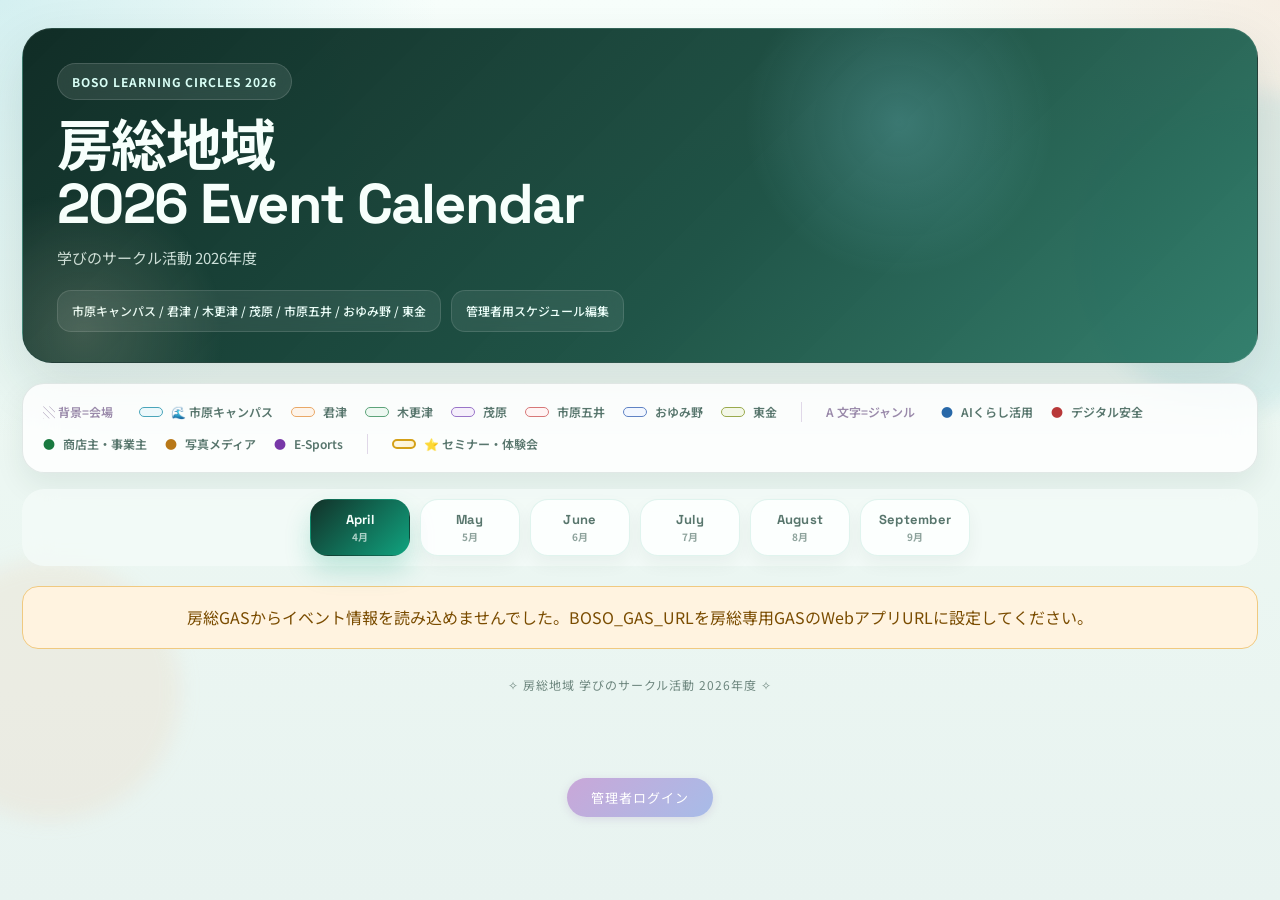
==== commit 4181d056: "Add additional Boso venues" ====
--- a/index.html
+++ b/index.html
@@ -343,6 +343,9 @@
 .event-chip.narita { background: #ecf8fb; border-color: rgba(74, 165, 186, 0.24); }
 .event-chip.kamagaya { background: #edf8f1; border-color: rgba(93, 163, 122, 0.22); }
 .event-chip.chibant { background: #f2f7ff; border-color: rgba(96, 131, 196, 0.22); }
+.event-chip.mobara { background: #f5effb; border-color: rgba(154, 117, 200, 0.24); }
+.event-chip.goi { background: #fff4f4; border-color: rgba(215, 120, 120, 0.24); }
+.event-chip.togane { background: #f3f7e8; border-color: rgba(154, 170, 77, 0.24); }
 .event-chip.other { background: #f3f7f6; border-color: rgba(88, 118, 109, 0.16); }
 .event-chip.genre-ai { color: #0b6d8a; }
 .event-chip.genre-security { color: #9c3f37; }
@@ -360,6 +363,9 @@
 .event-chip.seminar.narita { background: linear-gradient(135deg, #eef9fc, #dff3f8); color: #2d6f81; }
 .event-chip.seminar.kamagaya { background: linear-gradient(135deg, #f1fbf3, #dff1e5); color: #2d7246; }
 .event-chip.seminar.chibant { background: linear-gradient(135deg, #f3f7ff, #e4ecfb); color: #385f9c; }
+.event-chip.seminar.mobara { background: linear-gradient(135deg, #f8f1ff, #eadcf8); color: #684091; }
+.event-chip.seminar.goi { background: linear-gradient(135deg, #fff4f4, #f9dfdf); color: #984b4b; }
+.event-chip.seminar.togane { background: linear-gradient(135deg, #f6fae9, #e8efcc); color: #69752d; }
 .modal-overlay {
     display: none;
     position: fixed;
@@ -621,6 +627,15 @@
 }
 </style>
 </head>
+<!-- Google tag (gtag.js) -->
+<script async src="https://www.googletagmanager.com/gtag/js?id=G-ZD6PC66M41"></script>
+<script>
+  window.dataLayer = window.dataLayer || [];
+  function gtag(){dataLayer.push(arguments);}
+  gtag('js', new Date());
+
+  gtag('config', 'G-ZD6PC66M41');
+</script>
 <body>
 <div class="container">
     <div class="hero">
@@ -628,7 +643,7 @@
         <h1>房総地域<br>2026 Event Calendar</h1>
         <p>&#x5B66;&#x3073;&#x306E;&#x30B5;&#x30FC;&#x30AF;&#x30EB;&#x6D3B;&#x52D5; 2026&#x5E74;&#x5EA6;</p>
         <div class="hero-meta">
-            <div class="hero-pill">市原キャンパス</div>
+            <div class="hero-pill">市原キャンパス / 君津 / 木更津 / 茂原 / 市原五井 / おゆみ野 / 東金</div>
             <div class="hero-pill">管理者用スケジュール編集</div>
         </div>
     </div>
@@ -636,6 +651,12 @@
     <div class="legend">
         <div class="legend-item" style="margin-right:8px;font-weight:600;color:#9a8aaa;">&#x2591; &#x80CC;&#x666F;=&#x4F1A;&#x5834;</div>
         <div class="legend-item"><div class="legend-dot" style="background:#ecf8fb;border:1px solid #4aa5ba;"></div>&#x1F30A; 市原キャンパス</div>
+        <div class="legend-item"><div class="legend-dot" style="background:#fdf4ea;border:1px solid #e9a867;"></div>君津</div>
+        <div class="legend-item"><div class="legend-dot" style="background:#edf8f1;border:1px solid #5da37a;"></div>木更津</div>
+        <div class="legend-item"><div class="legend-dot" style="background:#f5effb;border:1px solid #9a75c8;"></div>茂原</div>
+        <div class="legend-item"><div class="legend-dot" style="background:#fff4f4;border:1px solid #d77878;"></div>市原五井</div>
+        <div class="legend-item"><div class="legend-dot" style="background:#f2f7ff;border:1px solid #6083c4;"></div>おゆみ野</div>
+        <div class="legend-item"><div class="legend-dot" style="background:#f3f7e8;border:1px solid #9aaa4d;"></div>東金</div>
         <div style="width:1px;height:20px;background:#e0d8e8;margin:0 6px;"></div>
         <div class="legend-item" style="margin-right:8px;font-weight:600;color:#9a8aaa;">A &#x6587;&#x5B57;=&#x30B8;&#x30E3;&#x30F3;&#x30EB;</div>
         <div class="legend-item"><span style="color:#2868a8;font-weight:700;">&#x25CF;</span> AI&#x304F;&#x3089;&#x3057;&#x6D3B;&#x7528;</div>
@@ -904,7 +925,13 @@
 });
 
 function venueClass(v) {
+    if (v.includes('市原五井')) return 'goi';
     if (v.includes('市原')) return 'narita';
+    if (v.includes('君津')) return 'tomisato';
+    if (v.includes('木更津')) return 'kamagaya';
+    if (v.includes('茂原')) return 'mobara';
+    if (v.includes('おゆみ野')) return 'chibant';
+    if (v.includes('東金')) return 'togane';
     if (v.includes('\u5bcc\u91cc')) return 'tomisato';
     if (v.includes('\u6210\u7530')) return 'narita';
     if (v.includes('\u938c\u30f6\u8c37') || v.includes('\u938c\u30b1\u8c37')) return 'kamagaya';
@@ -923,6 +950,12 @@
 }
 
 function venueIcon(v) {
+    if (v.includes('君津')) return '\u25C6';
+    if (v.includes('木更津')) return '\u25A0';
+    if (v.includes('茂原')) return '\u25B2';
+    if (v.includes('市原五井')) return '\u25CF';
+    if (v.includes('おゆみ野')) return '\u25C7';
+    if (v.includes('東金')) return '\u2606';
     if (v.includes('\u5bcc\u91cc')) return '\u{1F338}';
     if (v.includes('\u6210\u7530')) return '\u{1F40C}';
     if (v.includes('\u938c\u30f6\u8c37') || v.includes('\u938c\u30b1\u8c37')) return '\u{1F33C}';
@@ -1863,6 +1896,12 @@
                 <label style="font-size:12px;color:#a090b0;display:block;margin-bottom:4px;">会場</label>
                 <select id="editVenue" style="width:100%;padding:10px 12px;border:1.5px solid #e0d8e8;border-radius:12px;font-size:15px;font-family:inherit;background:#faf8fc;">
                     <option value="市原">市原</option>
+                    <option value="君津">君津</option>
+                    <option value="木更津">木更津</option>
+                    <option value="茂原">茂原</option>
+                    <option value="市原五井">市原五井</option>
+                    <option value="おゆみ野">おゆみ野</option>
+                    <option value="東金">東金</option>
                 </select>
             </div>
             <div style="margin-bottom:14px;">
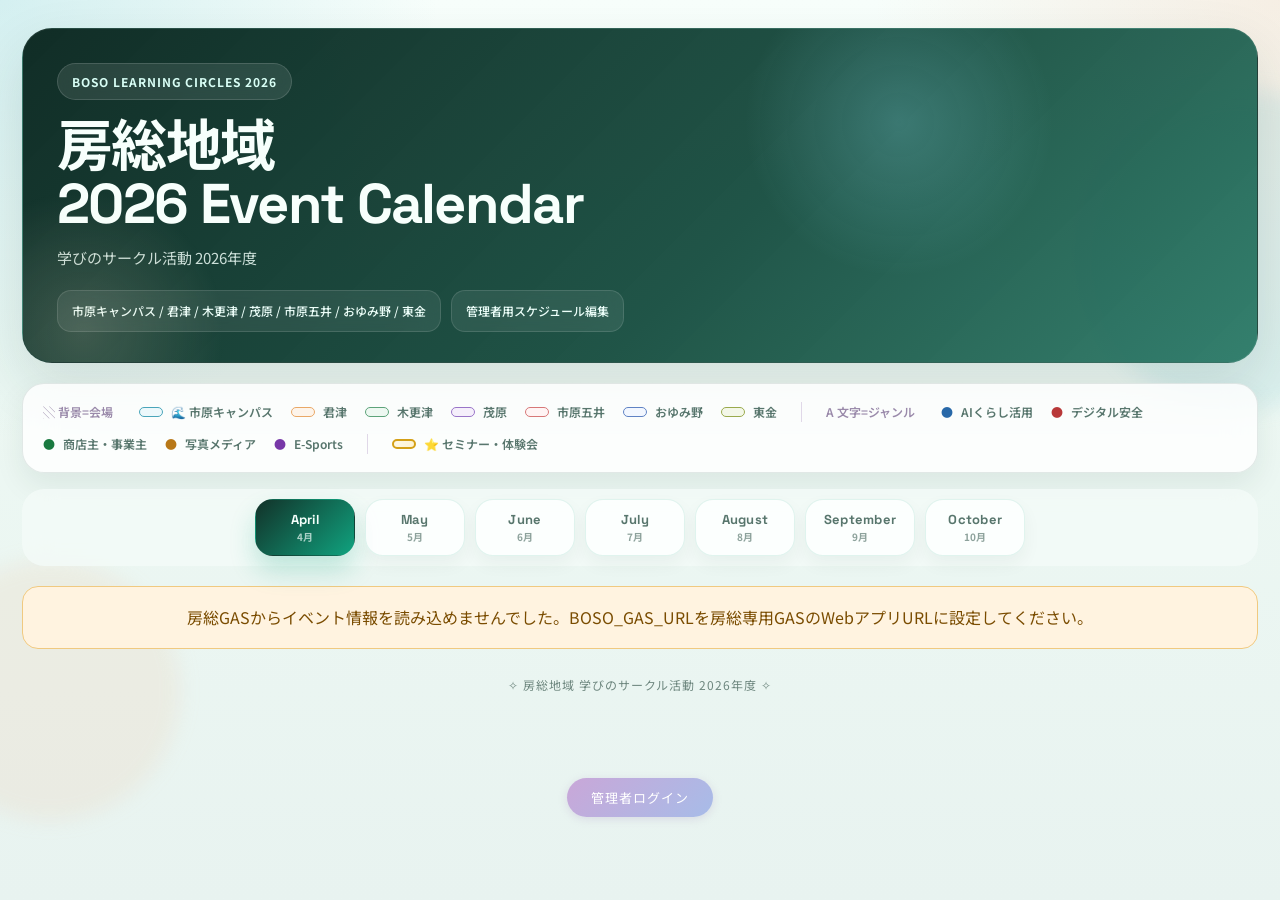
==== commit e2ecc301: "Add October 2026 calendar view" ====
--- a/index.html
+++ b/index.html
@@ -963,10 +963,10 @@
     return '\u2605';
 }
 
-const monthNames = {4:'April',5:'May',6:'June',7:'July',8:'August',9:'September'};
-const monthNamesJa = {4:'4\u6708',5:'5\u6708',6:'6\u6708',7:'7\u6708',8:'8\u6708',9:'9\u6708'};
+const monthNames = {4:'April',5:'May',6:'June',7:'July',8:'August',9:'September',10:'October'};
+const monthNamesJa = {4:'4\u6708',5:'5\u6708',6:'6\u6708',7:'7\u6708',8:'8\u6708',9:'9\u6708',10:'10\u6708'};
 const dayLabels = ['\u6708','\u706B','\u6C34','\u6728','\u91D1','\u571F','\u65E5'];
-const months = [4,5,6,7,8,9];
+const months = [4,5,6,7,8,9,10];
 let currentMonth = getInitialMonth();
 
 function getInitialMonth() {
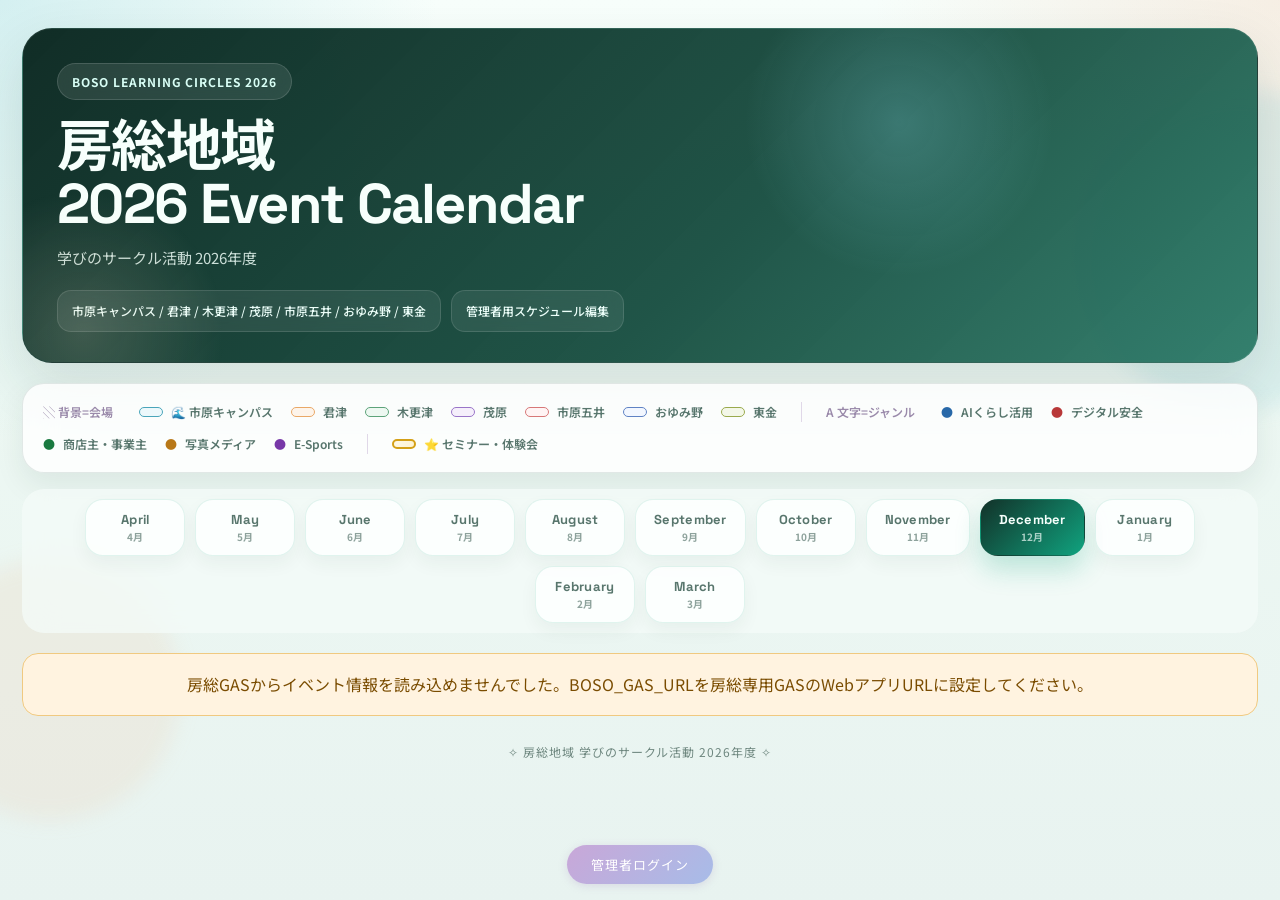
==== commit 1284a0ce: "Extend circle calendars through March 2027" ====
--- a/index.html
+++ b/index.html
@@ -963,10 +963,11 @@
     return '\u2605';
 }
 
-const monthNames = {4:'April',5:'May',6:'June',7:'July',8:'August',9:'September',10:'October'};
-const monthNamesJa = {4:'4\u6708',5:'5\u6708',6:'6\u6708',7:'7\u6708',8:'8\u6708',9:'9\u6708',10:'10\u6708'};
+const monthNames = {4:'April',5:'May',6:'June',7:'July',8:'August',9:'September',10:'October',11:'November',12:'December',1:'January',2:'February',3:'March'};
+const monthNamesJa = Object.fromEntries(Array.from({length:12}, (_, i) => [i + 1, (i + 1) + '月']));
 const dayLabels = ['\u6708','\u706B','\u6C34','\u6728','\u91D1','\u571F','\u65E5'];
-const months = [4,5,6,7,8,9,10];
+const months = [4,5,6,7,8,9,10,11,12,1,2,3];
+function yearForMonth(month) { return month <= 3 ? 2027 : 2026; }
 let currentMonth = getInitialMonth();
 
 function getInitialMonth() {
@@ -991,7 +992,7 @@
 
     const t = document.createElement('div');
     t.className = 'calendar-title';
-    t.innerHTML = '<span class="cal-month-en">' + monthNames[month] + '</span><span class="cal-month-ja">2026\u5E74 ' + monthNamesJa[month] + '</span>';
+    t.innerHTML = '<span class="cal-month-en">' + monthNames[month] + '</span><span class="cal-month-ja">' + yearForMonth(month) + '年 ' + monthNamesJa[month] + '</span>';
     sec.appendChild(t);
 
     const grid = document.createElement('div');
@@ -1004,14 +1005,14 @@
         grid.appendChild(h);
     });
 
-    const firstDay = new Date(2026, month-1, 1);
-    const lastDate = new Date(2026, month, 0).getDate();
+    const firstDay = new Date(yearForMonth(month), month-1, 1);
+    const lastDate = new Date(yearForMonth(month), month, 0).getDate();
     const startDow = (firstDay.getDay() + 6) % 7; // 月曜=0, 日曜=6
 
     const me = {};
     events.forEach(ev => {
         const d = new Date(ev.date);
-        if (d.getMonth()+1 === month) {
+        if (d.getFullYear() === yearForMonth(month) && d.getMonth()+1 === month) {
             const day = d.getDate();
             if (!me[day]) me[day] = [];
             me[day].push(ev);
@@ -1741,7 +1742,7 @@
         sec.id = 'month-' + month;
         const t = document.createElement('div');
         t.className = 'calendar-title';
-        t.innerHTML = '<span class="cal-month-en">' + monthNames[month] + '</span><span class="cal-month-ja">2026年 ' + monthNamesJa[month] + '</span>';
+        t.innerHTML = '<span class="cal-month-en">' + monthNames[month] + '</span><span class="cal-month-ja">' + yearForMonth(month) + '年 ' + monthNamesJa[month] + '</span>';
         sec.appendChild(t);
         const grid = document.createElement('div');
         grid.className = 'calendar-grid';
@@ -1751,13 +1752,13 @@
             h.textContent = d;
             grid.appendChild(h);
         });
-        const firstDay = new Date(2026, month-1, 1);
-        const lastDate = new Date(2026, month, 0).getDate();
+        const firstDay = new Date(yearForMonth(month), month-1, 1);
+        const lastDate = new Date(yearForMonth(month), month, 0).getDate();
         const startDow = (firstDay.getDay() + 6) % 7;
         const me = {};
         events.forEach(ev => {
             const dd = new Date(ev.date);
-            if (dd.getMonth()+1 === month) {
+            if (dd.getFullYear() === yearForMonth(month) && dd.getMonth()+1 === month) {
                 const day = dd.getDate();
                 if (!me[day]) me[day] = [];
                 me[day].push(ev);
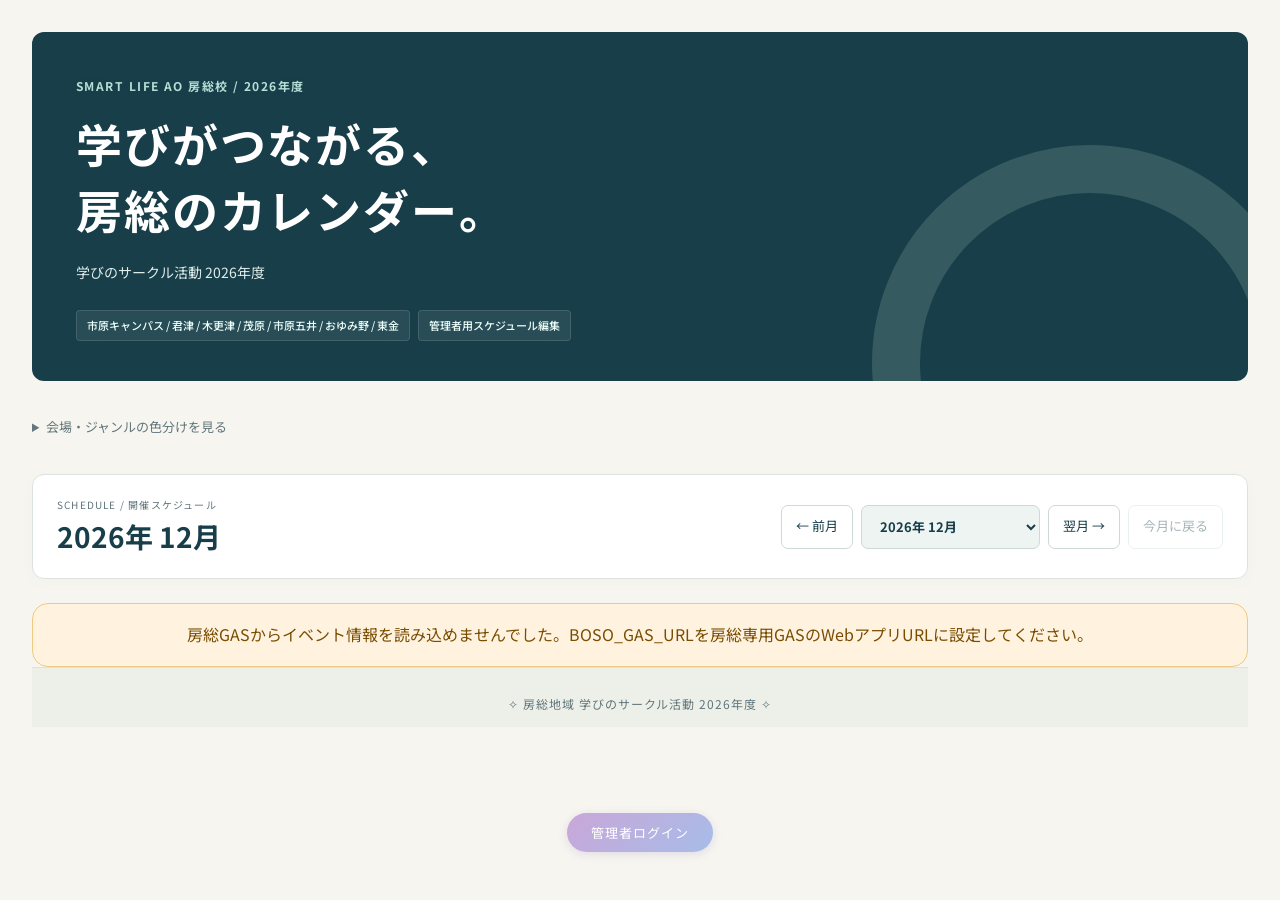
==== commit 09875468: "Refresh calendar layout and add compact month navigation" ====
--- a/index.html
+++ b/index.html
@@ -626,6 +626,8 @@
     .modal-links { flex-direction: column; }
 }
 </style>
+<link rel="stylesheet" href="calendar-design.css">
+<script src="month-navigation.js"></script>
 </head>
 <!-- Google tag (gtag.js) -->
 <script async src="https://www.googletagmanager.com/gtag/js?id=G-ZD6PC66M41"></script>
@@ -639,8 +641,8 @@
 <body>
 <div class="container">
     <div class="hero">
-        <div class="hero-kicker">BOSO LEARNING CIRCLES 2026</div>
-        <h1>房総地域<br>2026 Event Calendar</h1>
+        <div class="hero-kicker">SMART LIFE AO 房総校 / 2026年度</div>
+        <h1>学びがつながる、<br>房総のカレンダー。</h1>
         <p>&#x5B66;&#x3073;&#x306E;&#x30B5;&#x30FC;&#x30AF;&#x30EB;&#x6D3B;&#x52D5; 2026&#x5E74;&#x5EA6;</p>
         <div class="hero-meta">
             <div class="hero-pill">市原キャンパス / 君津 / 木更津 / 茂原 / 市原五井 / おゆみ野 / 東金</div>
@@ -648,7 +650,7 @@
         </div>
     </div>
 
-    <div class="legend">
+    <details class="legend-details"><summary>会場・ジャンルの色分けを見る</summary><div class="legend">
         <div class="legend-item" style="margin-right:8px;font-weight:600;color:#9a8aaa;">&#x2591; &#x80CC;&#x666F;=&#x4F1A;&#x5834;</div>
         <div class="legend-item"><div class="legend-dot" style="background:#ecf8fb;border:1px solid #4aa5ba;"></div>&#x1F30A; 市原キャンパス</div>
         <div class="legend-item"><div class="legend-dot" style="background:#fdf4ea;border:1px solid #e9a867;"></div>君津</div>
@@ -668,7 +670,8 @@
         <div class="legend-item"><div class="legend-dot" style="background:linear-gradient(135deg,#fef9e7,#fdf2d0);border:2px solid #d4a017;"></div>⭐ セミナー・体験会</div>
     </div>
 
-    <div class="month-nav" id="monthNav"></div>
+    </details>
+    <div class="month-nav" id="monthNav" aria-label="表示する月"></div>
     <div id="calendars"></div>
     <div class="footer"><p>&#x2727; &#x623F;&#x7DCF;&#x5730;&#x57DF; &#x5B66;&#x3073;&#x306E;&#x30B5;&#x30FC;&#x30AF;&#x30EB;&#x6D3B;&#x52D5; 2026&#x5E74;&#x5EA6; &#x2727;</p></div>
 </div>
@@ -971,18 +974,14 @@
 let currentMonth = getInitialMonth();
 
 function getInitialMonth() {
-    const nowMonth = new Date().getMonth() + 1;
-    return months.includes(nowMonth) ? nowMonth : months[0];
-}
-
-const navEl = document.getElementById('monthNav');
-months.forEach((m, i) => {
-    const btn = document.createElement('button');
-    btn.className = 'month-btn' + (m===currentMonth?' active':'');
-    btn.innerHTML = '<span class="month-en">' + monthNames[m] + '</span><span class="month-ja">' + monthNamesJa[m] + '</span>';
-    btn.onclick = () => showMonth(m);
-    navEl.appendChild(btn);
-});
+    return CalendarMonthNav.initial(months, m => `${yearForMonth(m)}-${String(m).padStart(2, '0')}`);
+}
+
+function buildMonthNav() {
+    CalendarMonthNav.render(document.getElementById('monthNav'), months, currentMonth,
+        m => `${yearForMonth(m)}-${String(m).padStart(2, '0')}`, showMonth);
+}
+buildMonthNav();
 
 const calsEl = document.getElementById('calendars');
 months.forEach((month, i) => {
@@ -1067,7 +1066,7 @@
     document.querySelectorAll('.calendar-section').forEach(s => s.classList.remove('active'));
     document.querySelectorAll('.month-btn').forEach(b => b.classList.remove('active'));
     document.getElementById('month-'+m).classList.add('active');
-    document.querySelectorAll('.month-btn')[months.indexOf(m)].classList.add('active');
+    buildMonthNav();
 }
 
 function formatTimeJa(value) {
--- a/calendar-design.css
+++ b/calendar-design.css
@@ -0,0 +1,53 @@
+/* 2026 autumn: warm paper, coastal ink, clear calendar hierarchy. */
+:root{--bg:#f6f5f0;--text:#263b43;--heading:#173e49;--muted:#62767b;--accent:#137d83;--accent-strong:#096168;--accent-soft:#e2f0ed;--line:#dce3df;--shadow:0 12px 32px #183d4810;}
+body{background:#f6f5f0;color:var(--text);}
+body::before,body::after{display:none;}
+.container{max-width:1440px;padding:32px 32px 56px;}
+.hero,.intro-card{background:#173e49;color:#fff;border:0;border-radius:12px;padding:40px 44px;margin-bottom:24px;box-shadow:none;position:relative;overflow:hidden;}
+.hero::before,.intro-card::before{content:"";position:absolute;width:340px;height:340px;inset:auto -60px -200px auto;border:48px solid #b2d7cb30;border-radius:50%;background:none;}
+.hero::after,.intro-card::after{display:none;}
+.hero h1,.intro-title{font-family:"Noto Sans JP",sans-serif;font-size:clamp(28px,4vw,46px);line-height:1.45;letter-spacing:.04em;color:white;margin:12px 0 16px;font-weight:700;position:relative;}
+.hero-kicker,.intro-kicker{background:none;border:0;border-radius:0;padding:0;color:#b7ded4;letter-spacing:.12em;font-size:12px;margin-bottom:0;}
+.hero p,.intro-text{color:#e0edea;font-size:14px;line-height:1.9;position:relative;}
+.hero-meta{margin-top:24px;gap:8px;}
+.hero-pill{border-radius:4px;padding:6px 10px;font-size:11px;}
+.header{position:relative;background:#fff;border-bottom:1px solid var(--line);padding:16px 32px;}
+.header-inner{max-width:1376px;}
+.brand-mark{background:#173e49;border-radius:10px;box-shadow:none;width:44px;height:44px;}
+.brand-sub{color:var(--muted);}
+.month-nav{position:relative;top:auto;display:flex;align-items:center;justify-content:space-between;flex-wrap:wrap;gap:20px;background:#fff;border:1px solid var(--line);border-radius:12px;padding:22px 24px;margin:24px 0;box-shadow:0 4px 18px #173e4905;}
+.month-heading{display:flex;flex-direction:column;gap:4px;}
+.month-heading span{font-size:10px;letter-spacing:.12em;color:var(--muted);}
+.month-heading strong{font-size:28px;color:var(--heading);line-height:1.4;}
+.month-controls{display:flex;align-items:center;flex-wrap:wrap;gap:8px;}
+.month-step,.month-controls select{font:inherit;font-size:13px;min-height:44px;border:1px solid #cbd9d7;background:#fff;color:var(--heading);border-radius:7px;padding:9px 14px;cursor:pointer;}
+.month-controls select{background:#edf4f1;font-weight:700;}
+.month-step:hover:enabled{background:#e5f1ed;border-color:var(--accent);}
+.month-step:disabled{opacity:.38;cursor:default;}
+button:focus-visible,select:focus-visible,summary:focus-visible{outline:3px solid #d2943c;outline-offset:3px;}
+.legend-details{margin:16px 0;color:var(--muted);font-size:13px;}
+.legend-details summary{cursor:pointer;padding:12px 0;}
+.legend{border-radius:10px;box-shadow:none;background:#fff;margin-top:8px;padding:16px;}
+.calendar-title{text-align:left;align-items:flex-start;flex-direction:row;gap:12px;align-items:baseline;margin:24px 0 16px;}
+.cal-month-en{font-size:24px;letter-spacing:0;}
+.calendar-grid{border-radius:10px;box-shadow:none;}
+.day-header{padding:12px 5px;font-size:12px;}
+.day-number{font-size:17px;}
+.day-cell{min-height:160px;}
+.view-toggle{justify-content:flex-start;background:#e8ece7;border-radius:8px;padding:4px;width:fit-content;margin:0 0 20px;}
+.view-btn{border-radius:6px;min-height:42px;}
+.filter-bar{justify-content:flex-start;gap:8px;padding:16px 0;border-top:1px solid var(--line);border-bottom:1px solid var(--line);background:none;box-shadow:none;border-radius:0;}
+.filter-btn{border-radius:6px;min-height:40px;box-shadow:none;}
+.event-card{background:#fff;border-radius:10px;box-shadow:none;border:1px solid var(--line);padding:20px;margin-bottom:12px;}
+.event-card:hover{box-shadow:0 4px 16px #173e4910;}
+.footer{background:#edf0e9;border-top:1px solid var(--line);color:var(--muted);}
+.footer-campus{border-radius:8px;box-shadow:none;}
+@media(max-width:768px){
+.container{padding:20px 12px 32px;}.header{padding:12px 16px;}.brand-sub{display:none;}
+.hero,.intro-card{padding:26px 22px;border-radius:10px;margin-bottom:20px;}.hero h1,.intro-title{font-size:29px;}
+.month-nav{padding:18px 14px;gap:16px;top:auto;}.month-heading strong{font-size:25px;}.month-controls{width:100%;gap:6px;}.month-step,.month-controls select{padding:8px 10px;font-size:12px;}.month-controls select{flex:1;min-width:120px;}
+.hero-meta{margin-top:16px;}.hero-pill{font-size:10px;}.calendar-title{flex-wrap:wrap;}.day-cell{min-height:100px;padding:5px 2px;}.cal-month-en{font-size:22px;}.filter-bar{gap:6px;}.filter-btn{padding:8px 10px;}.event-card{padding:14px;}
+}
+@media(prefers-reduced-motion:reduce){*,*::before,*::after{animation:none!important;transition:none!important;scroll-behavior:auto!important;}}
+.view-btn.active,.filter-btn.active{background:var(--accent-strong);box-shadow:none;}
+@media(max-width:480px){.brand{gap:10px;}.brand-name strong{font-size:14px;}.month-controls .month-step:last-child{flex-grow:1;}.footer-brand{font-size:18px;}}
